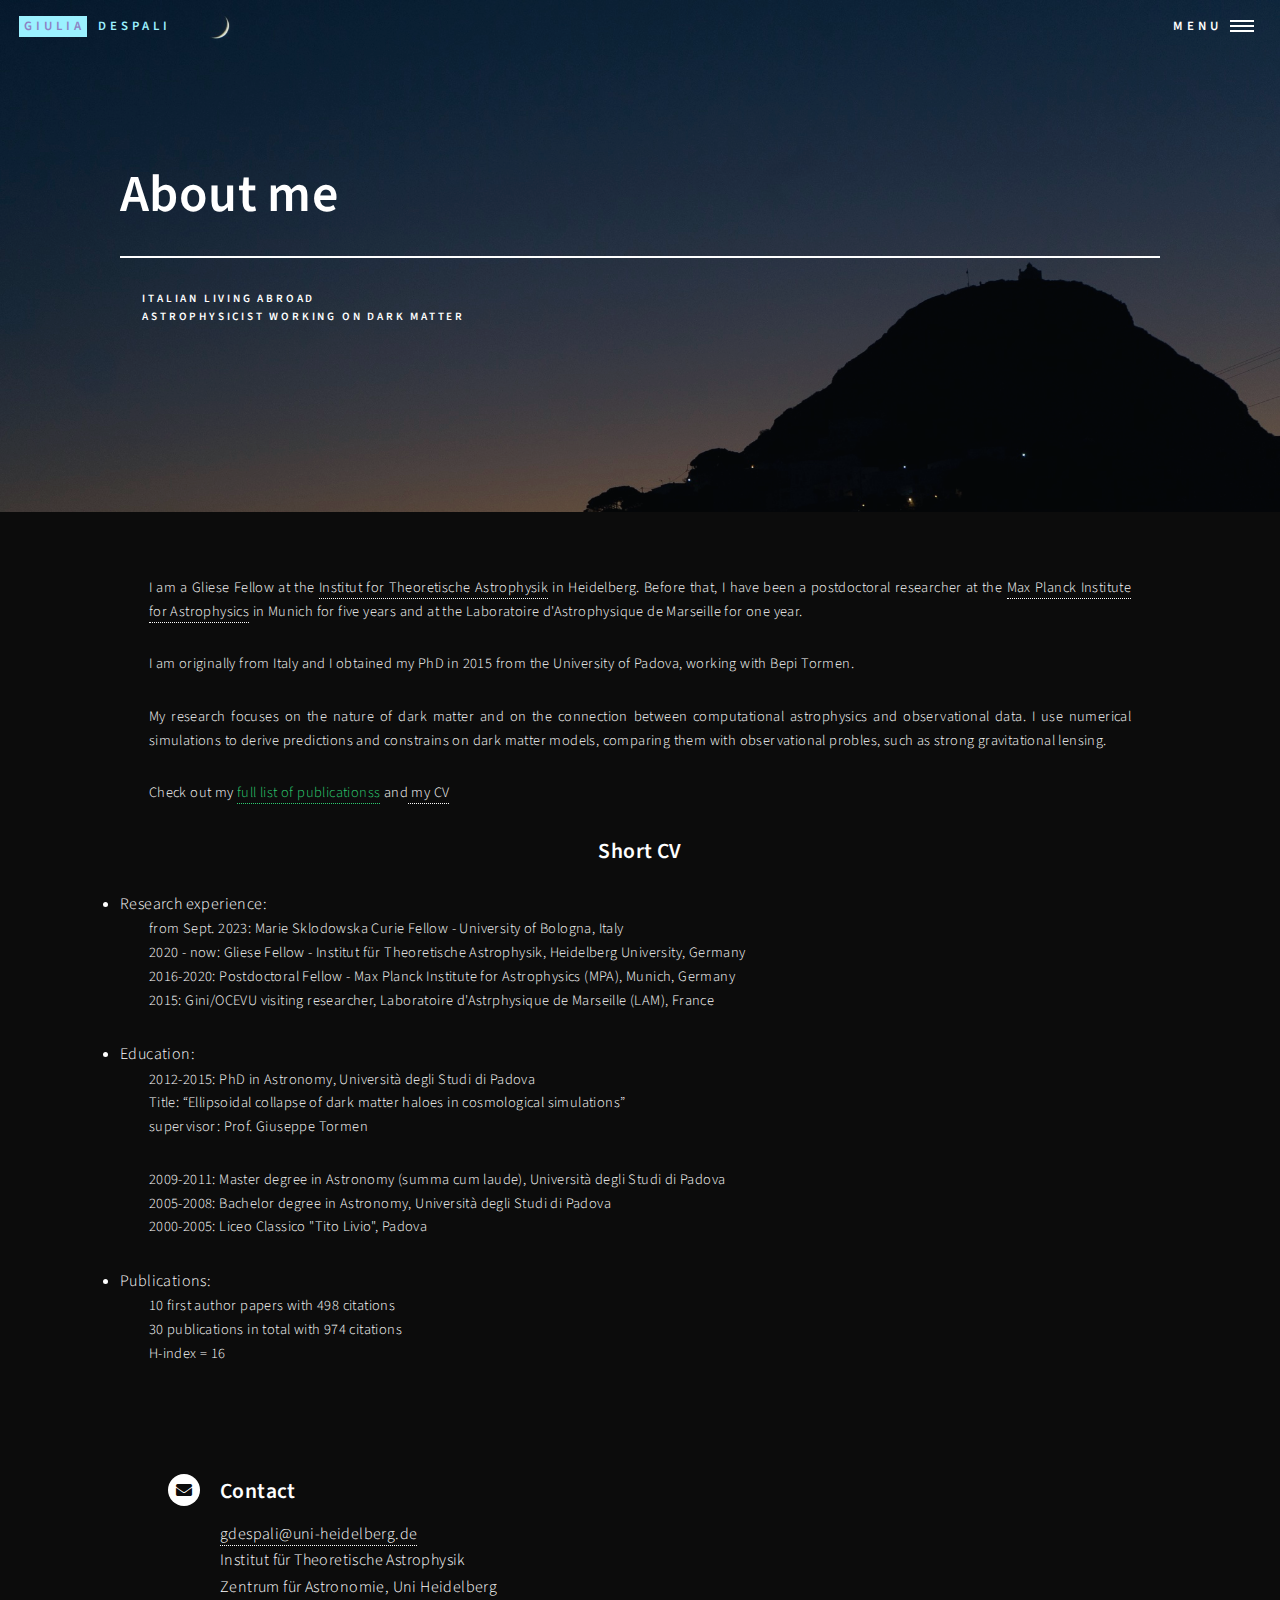
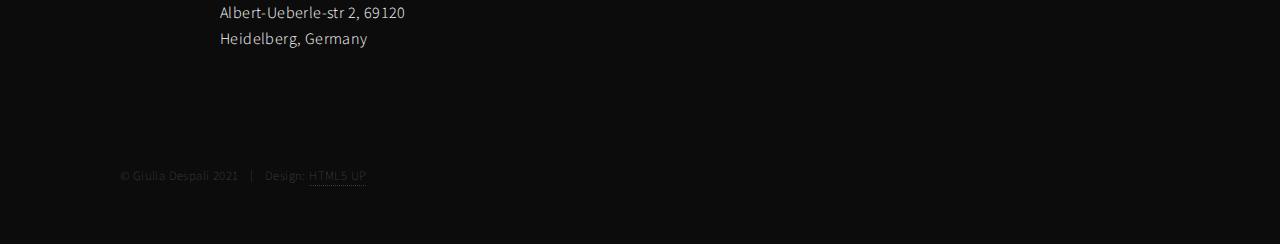
==== aboutme.html @ ecefdfab "initial commit" ====
<!DOCTYPE HTML>
<!--
	Forty by HTML5 UP
	html5up.net | @ajlkn
	Free for personal and commercial use under the CCA 3.0 license (html5up.net/license)
-->
<html>
	<head>
		<title>Giulia Despali - About me</title>
		<meta charset="utf-8" />
		<meta name="viewport" content="width=device-width, initial-scale=1, user-scalable=no" />
		<link rel="stylesheet" href="assets/css/main.css" />
		<noscript><link rel="stylesheet" href="assets/css/noscript.css" /></noscript>
	</head>
	<body class="is-preload">

		<!-- Wrapper -->
			<div id="wrapper">

				<!-- Header -->
				<!-- Note: The "styleN" class below should match that of the banner element. -->
					<header id="header" class="alt style2">
						<a href="index.html" class="logo"><strong>Giulia</strong> <span>Despali</span></a>
						<nav>
							<a href="#menu">Menu</a>
						</nav>
					</header>

				<!-- Menu -->
					<nav id="menu">
						<ul class="links">
							<li><a href="index.html">Home</a></li>
							<li><a href="aboutme.html">About me</a></li>
							<li><a href="highlight.html">Highlights</a></li>
							<li><a href="work.html">Research</a></li>
							<li><a href="teaching.html">Teaching</a></li>
							<li><a href="./photography/main_photo.html">Photography</a></li>
							</ul>

					</nav>

				<!-- Banner -->
				<!-- Note: The "styleN" class below should match that of the header element. -->
					<section id="banner" class="style2">
						<div class="inner">
							<span class="image">
								<img src="images/banner.jpg" alt="" />
							</span>
							<header class="major">
								<h1>About me</h1>
							</header>
							<div class="content">
								<p>Italian living abroad<br />
								Astrophysicist working on dark matter</p>
							</div>
						</div>
					</section>

				<!-- Main -->
					<div id="main">
						<!-- One -->
							<section id="one">
								<div class="inner">
	
									<p style="text-align: justify">I am a Gliese Fellow at the <a href="https://www.ita.uni-heidelberg.de/index.shtml?lang=en"style="color:white" target="_blank">Institut for Theoretische Astrophysik</a> in Heidelberg. 
									Before that, I have been a postdoctoral researcher at the <a href="https://www.mpa-garching.mpg.de/"style="color:white" target="_blank">Max Planck Institute for Astrophysics</a> in  
									Munich for five years and at the Laboratoire d'Astrophysique de Marseille for one year. </p>
									<p style="text-align: justify">  I am originally from Italy and I obtained my PhD in 2015 from the University of Padova, working with Bepi Tormen.</p>

									<p style="text-align: justify">My research focuses on the nature of dark matter and on the connection between computational astrophysics and observational data. I use numerical simulations to derive predictions 
									and constrains on dark matter models, comparing them with observational probles, such as strong gravitational lensing.</p>
							       <p> Check out my <a href="https://ui.adsabs.harvard.edu/search/filter_database_fq_database=OR&filter_database_fq_database=database%3A%22astronomy%22&fq=%7B!type%3Daqp%20v%3D%24fq_database%7D&fq_database=(database%3A%22astronomy%22)&p_=0&q=author%3A(%22despali%22)&sort=date%20desc%2C%20bibcode%20desc" style="color:#2ECC71"  target="_blank">full list of publicationss</a> and<a href="./files/cv_despali.pdf" target ="_blank"> my CV</a> </p>


									<h3 style = "text-align: center "> Short CV </h3>

									<li>Research experience:</li>
  									<p>from Sept. 2023:  Marie Sklodowska Curie Fellow - University of Bologna, Italy</br>
  									2020 - now:  Gliese Fellow - Institut für Theoretische Astrophysik, Heidelberg University, Germany</br>
									2016-2020:	Postdoctoral Fellow - Max Planck Institute for Astrophysics (MPA), Munich, Germany</br>
									2015:       Gini/OCEVU visiting researcher, Laboratoire d'Astrphysique de Marseille (LAM), France</p>

 									 <li>Education:</li>
									<p>2012-2015:   PhD in Astronomy, Università degli Studi di Padova</br>
 									Title: “Ellipsoidal collapse of dark matter haloes in cosmological simulations”</br>
    								supervisor: Prof. Giuseppe Tormen</p>
 									 
 									<p>2009-2011:	Master degree in Astronomy (summa cum laude), Università degli Studi di Padova</br>
									2005-2008:	Bachelor degree in Astronomy, Università degli Studi di Padova</br>
									2000-2005:	Liceo Classico "Tito Livio", Padova</p>

								   <li>Publications:</li>

  									<p> 10 first author papers with 498 citations</br>
								    30 publications in total with 974 citations</br>	
								    H-index = 16 </p> 	
								</div>
							</section>
					</div>

				<!-- Contact -->
					<section id="contact">
						<div class="inner">
							<section class="split">
								<section>
									<div class="contact-method">
										<span class="icon solid alt fa-envelope"></span>
										<h3>Contact</h3>
										<a href="#">gdespali@uni-heidelberg.de</a><br />

										<span>Institut für Theoretische Astrophysik <br /> 
										Zentrum für Astronomie, Uni Heidelberg<br />
										Albert-Ueberle-str 2, 69120<br />
										Heidelberg, Germany</span>
									</div>
								</section>
							</section>
						</div>
					</section>

				<!-- Footer -->
					<footer id="footer">
						<div class="inner">
							<!--
							<ul class="icons">
								<li><a href="#" class="icon brands alt fa-twitter"><span class="label">Twitter</span></a></li>
								<li><a href="#" class="icon brands alt fa-facebook-f"><span class="label">Facebook</span></a></li>
								<li><a href="#" class="icon brands alt fa-instagram"><span class="label">Instagram</span></a></li>
								<li><a href="#" class="icon brands alt fa-github"><span class="label">GitHub</span></a></li>
								<li><a href="#" class="icon brands alt fa-linkedin-in"><span class="label">LinkedIn</span></a></li>
							</ul> -->
							 <ul class="copyright">
								<li>&copy; Giulia Despali 2021</li><li>Design: <a href="https://html5up.net">HTML5 UP</a></li>
							</ul>
						</div>
					</footer>

			</div>

		<!-- Scripts -->
			<script src="assets/js/jquery.min.js"></script>
			<script src="assets/js/jquery.scrolly.min.js"></script>
			<script src="assets/js/jquery.scrollex.min.js"></script>
			<script src="assets/js/browser.min.js"></script>
			<script src="assets/js/breakpoints.min.js"></script>
			<script src="assets/js/util.js"></script>
			<script src="assets/js/main.js"></script>

	</body>
</html>
---- assets/css/main.css ----
@import url(fontawesome-all.min.css);
@import url("https://fonts.googleapis.com/css?family=Source+Sans+Pro:300,300italic,600,600italic");

/*
	Forty by HTML5 UP
	html5up.net | @ajlkn
	Free for personal and commercial use under the CCA 3.0 license (html5up.net/license)
*/

html, body, div, span, applet, object,
iframe, h1, h2, h3, h4, h5, h6, p, blockquote,
pre, a, abbr, acronym, address, big, cite,
code, del, dfn, em, img, ins, kbd, q, s, samp,
small, strike, strong, sub, sup, tt, var, b,
u, i, center, dl, dt, dd, ol, ul, li, fieldset,
form, label, legend, table, caption, tbody,
tfoot, thead, tr, th, td, article, aside,
canvas, details, embed, figure, figcaption,
footer, header, hgroup, menu, nav, output, ruby,
section, summary, time, mark, audio, video {
	margin: 0;
	padding: 0;
	border: 0;
	font-size: 100%;
	font: inherit;
	vertical-align: baseline;}

article, aside, details, figcaption, figure,
footer, header, hgroup, menu, nav, section {
	display: block;}

body {
	line-height: 1;
}

ol, ul {
	list-style: none;
}

blockquote, q {
	quotes: none;
}

	blockquote:before, blockquote:after, q:before, q:after {
		content: '';
		content: none;
	}

table {
	border-collapse: collapse;
	border-spacing: 0;
}

body {
	-webkit-text-size-adjust: none;
}

mark {
	background-color: transparent;
	color: inherit;
}

input::-moz-focus-inner {
	border: 0;
	padding: 0;
}

input, select, textarea {
	-moz-appearance: none;
	-webkit-appearance: none;
	-ms-appearance: none;
	appearance: none;
}

/* Basic */

	@-ms-viewport {
		width: device-width;
	}

	body {
		-ms-overflow-style: scrollbar;
	}

	@media screen and (max-width: 480px) {

		html, body {
			min-width: 320px;
		}

	}

	html {
		box-sizing: border-box;
	}

	*, *:before, *:after {
		box-sizing: inherit;
	}

	body {
		background: #0C0C0C;
	}

		body.is-preload *, body.is-preload *:before, body.is-preload *:after {
			-moz-animation: none !important;
			-webkit-animation: none !important;
			-ms-animation: none !important;
			animation: none !important;
			-moz-transition: none !important;
			-webkit-transition: none !important;
			-ms-transition: none !important;
			transition: none !important;
		}

/* Type */

	body, input, select, textarea {
		color: #ffffff;
		font-family: "Source Sans Pro", Helvetica, sans-serif;
		font-size: 16pt;
		font-weight: 300;
		letter-spacing: 0.025em;
		line-height: 1.65;
	}

		@media screen and (max-width: 1680px) {

			body, input, select, textarea {
				font-size: 14pt;
			}

		}

		@media screen and (max-width: 1280px) {

			body, input, select, textarea {
				font-size: 12pt;
			}

		}

		@media screen and (max-width: 360px) {

			body, input, select, textarea {
				font-size: 11pt;
			}

		}

	a {
		-moz-transition: color 0.2s ease-in-out, border-bottom-color 0.2s ease-in-out;
		-webkit-transition: color 0.2s ease-in-out, border-bottom-color 0.2s ease-in-out;
		-ms-transition: color 0.2s ease-in-out, border-bottom-color 0.2s ease-in-out;
		transition: color 0.2s ease-in-out, border-bottom-color 0.2s ease-in-out;
		border-bottom: dotted 1px;
		color: inherit;
		text-decoration: none;
	}

		a:hover {
			border-bottom-color: transparent;
			color: #9bf1ff !important;
		}

		a:active {
			color: #53e3fb !important;
		}

	strong, b {
		color: #ffffff;
		font-weight: 600;
	}

	em, i {
		font-style: italic;
	}

	p {
		margin: 0 2em 2em 2em;
		font-size: 0.9em;
	}

	h1, h2, h3, h4, h5, h6 {
		color: #ffffff;
		font-weight: 600;
		line-height: 1.65;
		margin: 0 0 1em 0;
	}

		h1 a, h2 a, h3 a, h4 a, h5 a, h6 a {
			color: inherit;
			border-bottom: 0;
		}

	h1 {
		font-size: 2.5em;
	}

	h2 {
		font-size: 1.75em;
	}

	h3 {
		font-size: 1.35em;
	}

	h4 {
		font-size: 1.1em;
	}

	h5 {
		font-size: 0.9em;
	}

	h6 {
		font-size: 0.7em;
	}

	@media screen and (max-width: 736px) {

		h1 {
			font-size: 2em;
		}

		h2 {
			font-size: 1.5em;
		}

		h3 {
			font-size: 1.25em;
		}

	}

	sub {
		font-size: 0.8em;
		position: relative;
		top: 0.5em;
	}

	sup {
		font-size: 0.8em;
		position: relative;
		top: -0.5em;
	}

	blockquote {
		border-left: solid 4px #0C0C0C;
		font-style: italic;
		margin: 0 0 2em 0;
		padding: 0.5em 0 0.5em 2em;
	}

	code {
		background: #0C0C0C  ;
		font-family: "Courier New", monospace;
		font-size: 0.9em;
		margin: 0 0.25em;
		padding: 0.25em 0.65em;
	}

	pre {
		-webkit-overflow-scrolling: touch;
		font-family: "Courier New", monospace;
		font-size: 0.9em;
		margin: 0 0 2em 0;
	}

		pre code {
			display: block;
			line-height: 1.75;
			padding: 1em 1.5em;
			overflow-x: auto;
		}

	hr {
		border: 0;
		border-bottom: solid 1px #0C0C0C;
		margin: 2em 0;
	}

		hr.major {
			margin: 3em 0;
		}

	.align-left {
		text-align: left;
	}

	.align-center {
		text-align: center;
	}

	.align-right {
		text-align: right;
	}

/* Row */

	.row {
		display: flex;
		flex-wrap: wrap;
		box-sizing: border-box;
		align-items: stretch;
	}

		.row > * {
			box-sizing: border-box;
		}

		.row.gtr-uniform > * > :last-child {
			margin-bottom: 0;
		}

		.row.aln-left {
			justify-content: flex-start;
		}

		.row.aln-center {
			justify-content: center;
		}

		.row.aln-right {
			justify-content: flex-end;
		}

		.row.aln-top {
			align-items: flex-start;
		}

		.row.aln-middle {
			align-items: center;
		}

		.row.aln-bottom {
			align-items: flex-end;
		}

		.row > .imp {
			order: -1;
		}

		.row > .col-1 {
			width: 8.33333%;
		}

		.row > .off-1 {
			margin-left: 8.33333%;
		}

		.row > .col-2 {
			width: 16.66667%;
		}

		.row > .off-2 {
			margin-left: 16.66667%;
		}

		.row > .col-3 {
			width: 25%;
		}

		.row > .off-3 {
			margin-left: 25%;
		}

		.row > .col-4 {
			width: 33.33333%;
		}

		.row > .off-4 {
			margin-left: 33.33333%;
		}

		.row > .col-5 {
			width: 41.66667%;
		}

		.row > .off-5 {
			margin-left: 41.66667%;
		}

		.row > .col-6 {
			width: 50%;
		}

		.row > .off-6 {
			margin-left: 50%;
		}

		.row > .col-7 {
			width: 58.33333%;
		}

		.row > .off-7 {
			margin-left: 58.33333%;
		}

		.row > .col-8 {
			width: 66.66667%;
		}

		.row > .off-8 {
			margin-left: 66.66667%;
		}

		.row > .col-9 {
			width: 75%;
		}

		.row > .off-9 {
			margin-left: 75%;
		}

		.row > .col-10 {
			width: 83.33333%;
		}

		.row > .off-10 {
			margin-left: 83.33333%;
		}

		.row > .col-11 {
			width: 91.66667%;
		}

		.row > .off-11 {
			margin-left: 91.66667%;
		}

		.row > .col-12 {
			width: 100%;
		}

		.row > .off-12 {
			margin-left: 100%;
		}

		.row.gtr-0 {
			margin-top: 0;
			margin-left: 0em;
		}

			.row.gtr-0 > * {
				padding: 0 0 0 0em;
			}

			.row.gtr-0.gtr-uniform {
				margin-top: 0em;
			}

				.row.gtr-0.gtr-uniform > * {
					padding-top: 0em;
				}

		.row.gtr-25 {
			margin-top: 0;
			margin-left: -0.5em;
		}

			.row.gtr-25 > * {
				padding: 0 0 0 0.5em;
			}

			.row.gtr-25.gtr-uniform {
				margin-top: -0.5em;
			}

				.row.gtr-25.gtr-uniform > * {
					padding-top: 0.5em;
				}

		.row.gtr-50 {
			margin-top: 0;
			margin-left: -1em;
		}

			.row.gtr-50 > * {
				padding: 0 0 0 1em;
			}

			.row.gtr-50.gtr-uniform {
				margin-top: -1em;
			}

				.row.gtr-50.gtr-uniform > * {
					padding-top: 1em;
				}

		.row {
			margin-top: 0;
			margin-left: -2em;
		}

			.row > * {
				padding: 0 0 0 2em;
			}

			.row.gtr-uniform {
				margin-top: -2em;
			}

				.row.gtr-uniform > * {
					padding-top: 2em;
				}

		.row.gtr-150 {
			margin-top: 0;
			margin-left: -3em;
		}

			.row.gtr-150 > * {
				padding: 0 0 0 3em;
			}

			.row.gtr-150.gtr-uniform {
				margin-top: -3em;
			}

				.row.gtr-150.gtr-uniform > * {
					padding-top: 3em;
				}

		.row.gtr-200 {
			margin-top: 0;
			margin-left: -4em;
		}

			.row.gtr-200 > * {
				padding: 0 0 0 4em;
			}

			.row.gtr-200.gtr-uniform {
				margin-top: -4em;
			}

				.row.gtr-200.gtr-uniform > * {
					padding-top: 4em;
				}

		@media screen and (max-width: 1680px) {

			.row {
				display: flex;
				flex-wrap: wrap;
				box-sizing: border-box;
				align-items: stretch;
			}

				.row > * {
					box-sizing: border-box;
				}

				.row.gtr-uniform > * > :last-child {
					margin-bottom: 0;
				}

				.row.aln-left {
					justify-content: flex-start;
				}

				.row.aln-center {
					justify-content: center;
				}

				.row.aln-right {
					justify-content: flex-end;
				}

				.row.aln-top {
					align-items: flex-start;
				}

				.row.aln-middle {
					align-items: center;
				}

				.row.aln-bottom {
					align-items: flex-end;
				}

				.row > .imp-xlarge {
					order: -1;
				}

				.row > .col-1-xlarge {
					width: 8.33333%;
				}

				.row > .off-1-xlarge {
					margin-left: 8.33333%;
				}

				.row > .col-2-xlarge {
					width: 16.66667%;
				}

				.row > .off-2-xlarge {
					margin-left: 16.66667%;
				}

				.row > .col-3-xlarge {
					width: 25%;
				}

				.row > .off-3-xlarge {
					margin-left: 25%;
				}

				.row > .col-4-xlarge {
					width: 33.33333%;
				}

				.row > .off-4-xlarge {
					margin-left: 33.33333%;
				}

				.row > .col-5-xlarge {
					width: 41.66667%;
				}

				.row > .off-5-xlarge {
					margin-left: 41.66667%;
				}

				.row > .col-6-xlarge {
					width: 50%;
				}

				.row > .off-6-xlarge {
					margin-left: 50%;
				}

				.row > .col-7-xlarge {
					width: 58.33333%;
				}

				.row > .off-7-xlarge {
					margin-left: 58.33333%;
				}

				.row > .col-8-xlarge {
					width: 66.66667%;
				}

				.row > .off-8-xlarge {
					margin-left: 66.66667%;
				}

				.row > .col-9-xlarge {
					width: 75%;
				}

				.row > .off-9-xlarge {
					margin-left: 75%;
				}

				.row > .col-10-xlarge {
					width: 83.33333%;
				}

				.row > .off-10-xlarge {
					margin-left: 83.33333%;
				}

				.row > .col-11-xlarge {
					width: 91.66667%;
				}

				.row > .off-11-xlarge {
					margin-left: 91.66667%;
				}

				.row > .col-12-xlarge {
					width: 100%;
				}

				.row > .off-12-xlarge {
					margin-left: 100%;
				}

				.row.gtr-0 {
					margin-top: 0;
					margin-left: 0em;
				}

					.row.gtr-0 > * {
						padding: 0 0 0 0em;
					}

					.row.gtr-0.gtr-uniform {
						margin-top: 0em;
					}

						.row.gtr-0.gtr-uniform > * {
							padding-top: 0em;
						}

				.row.gtr-25 {
					margin-top: 0;
					margin-left: -0.5em;
				}

					.row.gtr-25 > * {
						padding: 0 0 0 0.5em;
					}

					.row.gtr-25.gtr-uniform {
						margin-top: -0.5em;
					}

						.row.gtr-25.gtr-uniform > * {
							padding-top: 0.5em;
						}

				.row.gtr-50 {
					margin-top: 0;
					margin-left: -1em;
				}

					.row.gtr-50 > * {
						padding: 0 0 0 1em;
					}

					.row.gtr-50.gtr-uniform {
						margin-top: -1em;
					}

						.row.gtr-50.gtr-uniform > * {
							padding-top: 1em;
						}

				.row {
					margin-top: 0;
					margin-left: -2em;
				}

					.row > * {
						padding: 0 0 0 2em;
					}

					.row.gtr-uniform {
						margin-top: -2em;
					}

						.row.gtr-uniform > * {
							padding-top: 2em;
						}

				.row.gtr-150 {
					margin-top: 0;
					margin-left: -3em;
				}

					.row.gtr-150 > * {
						padding: 0 0 0 3em;
					}

					.row.gtr-150.gtr-uniform {
						margin-top: -3em;
					}

						.row.gtr-150.gtr-uniform > * {
							padding-top: 3em;
						}

				.row.gtr-200 {
					margin-top: 0;
					margin-left: -4em;
				}

					.row.gtr-200 > * {
						padding: 0 0 0 4em;
					}

					.row.gtr-200.gtr-uniform {
						margin-top: -4em;
					}

						.row.gtr-200.gtr-uniform > * {
							padding-top: 4em;
						}

		}

		@media screen and (max-width: 1280px) {

			.row {
				display: flex;
				flex-wrap: wrap;
				box-sizing: border-box;
				align-items: stretch;
			}

				.row > * {
					box-sizing: border-box;
				}

				.row.gtr-uniform > * > :last-child {
					margin-bottom: 0;
				}

				.row.aln-left {
					justify-content: flex-start;
				}

				.row.aln-center {
					justify-content: center;
				}

				.row.aln-right {
					justify-content: flex-end;
				}

				.row.aln-top {
					align-items: flex-start;
				}

				.row.aln-middle {
					align-items: center;
				}

				.row.aln-bottom {
					align-items: flex-end;
				}

				.row > .imp-large {
					order: -1;
				}

				.row > .col-1-large {
					width: 8.33333%;
				}

				.row > .off-1-large {
					margin-left: 8.33333%;
				}

				.row > .col-2-large {
					width: 16.66667%;
				}

				.row > .off-2-large {
					margin-left: 16.66667%;
				}

				.row > .col-3-large {
					width: 25%;
				}

				.row > .off-3-large {
					margin-left: 25%;
				}

				.row > .col-4-large {
					width: 33.33333%;
				}

				.row > .off-4-large {
					margin-left: 33.33333%;
				}

				.row > .col-5-large {
					width: 41.66667%;
				}

				.row > .off-5-large {
					margin-left: 41.66667%;
				}

				.row > .col-6-large {
					width: 50%;
				}

				.row > .off-6-large {
					margin-left: 50%;
				}

				.row > .col-7-large {
					width: 58.33333%;
				}

				.row > .off-7-large {
					margin-left: 58.33333%;
				}

				.row > .col-8-large {
					width: 66.66667%;
				}

				.row > .off-8-large {
					margin-left: 66.66667%;
				}

				.row > .col-9-large {
					width: 75%;
				}

				.row > .off-9-large {
					margin-left: 75%;
				}

				.row > .col-10-large {
					width: 83.33333%;
				}

				.row > .off-10-large {
					margin-left: 83.33333%;
				}

				.row > .col-11-large {
					width: 91.66667%;
				}

				.row > .off-11-large {
					margin-left: 91.66667%;
				}

				.row > .col-12-large {
					width: 100%;
				}

				.row > .off-12-large {
					margin-left: 100%;
				}

				.row.gtr-0 {
					margin-top: 0;
					margin-left: 0em;
				}

					.row.gtr-0 > * {
						padding: 0 0 0 0em;
					}

					.row.gtr-0.gtr-uniform {
						margin-top: 0em;
					}

						.row.gtr-0.gtr-uniform > * {
							padding-top: 0em;
						}

				.row.gtr-25 {
					margin-top: 0;
					margin-left: -0.375em;
				}

					.row.gtr-25 > * {
						padding: 0 0 0 0.375em;
					}

					.row.gtr-25.gtr-uniform {
						margin-top: -0.375em;
					}

						.row.gtr-25.gtr-uniform > * {
							padding-top: 0.375em;
						}

				.row.gtr-50 {
					margin-top: 0;
					margin-left: -0.75em;
				}

					.row.gtr-50 > * {
						padding: 0 0 0 0.75em;
					}

					.row.gtr-50.gtr-uniform {
						margin-top: -0.75em;
					}

						.row.gtr-50.gtr-uniform > * {
							padding-top: 0.75em;
						}

				.row {
					margin-top: 0;
					margin-left: -1.5em;
				}

					.row > * {
						padding: 0 0 0 1.5em;
					}

					.row.gtr-uniform {
						margin-top: -1.5em;
					}

						.row.gtr-uniform > * {
							padding-top: 1.5em;
						}

				.row.gtr-150 {
					margin-top: 0;
					margin-left: -2.25em;
				}

					.row.gtr-150 > * {
						padding: 0 0 0 2.25em;
					}

					.row.gtr-150.gtr-uniform {
						margin-top: -2.25em;
					}

						.row.gtr-150.gtr-uniform > * {
							padding-top: 2.25em;
						}

				.row.gtr-200 {
					margin-top: 0;
					margin-left: -3em;
				}

					.row.gtr-200 > * {
						padding: 0 0 0 3em;
					}

					.row.gtr-200.gtr-uniform {
						margin-top: -3em;
					}

						.row.gtr-200.gtr-uniform > * {
							padding-top: 3em;
						}

		}

		@media screen and (max-width: 980px) {

			.row {
				display: flex;
				flex-wrap: wrap;
				box-sizing: border-box;
				align-items: stretch;
			}

				.row > * {
					box-sizing: border-box;
				}

				.row.gtr-uniform > * > :last-child {
					margin-bottom: 0;
				}

				.row.aln-left {
					justify-content: flex-start;
				}

				.row.aln-center {
					justify-content: center;
				}

				.row.aln-right {
					justify-content: flex-end;
				}

				.row.aln-top {
					align-items: flex-start;
				}

				.row.aln-middle {
					align-items: center;
				}

				.row.aln-bottom {
					align-items: flex-end;
				}

				.row > .imp-medium {
					order: -1;
				}

				.row > .col-1-medium {
					width: 8.33333%;
				}

				.row > .off-1-medium {
					margin-left: 8.33333%;
				}

				.row > .col-2-medium {
					width: 16.66667%;
				}

				.row > .off-2-medium {
					margin-left: 16.66667%;
				}

				.row > .col-3-medium {
					width: 25%;
				}

				.row > .off-3-medium {
					margin-left: 25%;
				}

				.row > .col-4-medium {
					width: 33.33333%;
				}

				.row > .off-4-medium {
					margin-left: 33.33333%;
				}

				.row > .col-5-medium {
					width: 41.66667%;
				}

				.row > .off-5-medium {
					margin-left: 41.66667%;
				}

				.row > .col-6-medium {
					width: 50%;
				}

				.row > .off-6-medium {
					margin-left: 50%;
				}

				.row > .col-7-medium {
					width: 58.33333%;
				}

				.row > .off-7-medium {
					margin-left: 58.33333%;
				}

				.row > .col-8-medium {
					width: 66.66667%;
				}

				.row > .off-8-medium {
					margin-left: 66.66667%;
				}

				.row > .col-9-medium {
					width: 75%;
				}

				.row > .off-9-medium {
					margin-left: 75%;
				}

				.row > .col-10-medium {
					width: 83.33333%;
				}

				.row > .off-10-medium {
					margin-left: 83.33333%;
				}

				.row > .col-11-medium {
					width: 91.66667%;
				}

				.row > .off-11-medium {
					margin-left: 91.66667%;
				}

				.row > .col-12-medium {
					width: 100%;
				}

				.row > .off-12-medium {
					margin-left: 100%;
				}

				.row.gtr-0 {
					margin-top: 0;
					margin-left: 0em;
				}

					.row.gtr-0 > * {
						padding: 0 0 0 0em;
					}

					.row.gtr-0.gtr-uniform {
						margin-top: 0em;
					}

						.row.gtr-0.gtr-uniform > * {
							padding-top: 0em;
						}

				.row.gtr-25 {
					margin-top: 0;
					margin-left: -0.375em;
				}

					.row.gtr-25 > * {
						padding: 0 0 0 0.375em;
					}

					.row.gtr-25.gtr-uniform {
						margin-top: -0.375em;
					}

						.row.gtr-25.gtr-uniform > * {
							padding-top: 0.375em;
						}

				.row.gtr-50 {
					margin-top: 0;
					margin-left: -0.75em;
				}

					.row.gtr-50 > * {
						padding: 0 0 0 0.75em;
					}

					.row.gtr-50.gtr-uniform {
						margin-top: -0.75em;
					}

						.row.gtr-50.gtr-uniform > * {
							padding-top: 0.75em;
						}

				.row {
					margin-top: 0;
					margin-left: -1.5em;
				}

					.row > * {
						padding: 0 0 0 1.5em;
					}

					.row.gtr-uniform {
						margin-top: -1.5em;
					}

						.row.gtr-uniform > * {
							padding-top: 1.5em;
						}

				.row.gtr-150 {
					margin-top: 0;
					margin-left: -2.25em;
				}

					.row.gtr-150 > * {
						padding: 0 0 0 2.25em;
					}

					.row.gtr-150.gtr-uniform {
						margin-top: -2.25em;
					}

						.row.gtr-150.gtr-uniform > * {
							padding-top: 2.25em;
						}

				.row.gtr-200 {
					margin-top: 0;
					margin-left: -3em;
				}

					.row.gtr-200 > * {
						padding: 0 0 0 3em;
					}

					.row.gtr-200.gtr-uniform {
						margin-top: -3em;
					}

						.row.gtr-200.gtr-uniform > * {
							padding-top: 3em;
						}

		}

		@media screen and (max-width: 736px) {

			.row {
				display: flex;
				flex-wrap: wrap;
				box-sizing: border-box;
				align-items: stretch;
			}

				.row > * {
					box-sizing: border-box;
				}

				.row.gtr-uniform > * > :last-child {
					margin-bottom: 0;
				}

				.row.aln-left {
					justify-content: flex-start;
				}

				.row.aln-center {
					justify-content: center;
				}

				.row.aln-right {
					justify-content: flex-end;
				}

				.row.aln-top {
					align-items: flex-start;
				}

				.row.aln-middle {
					align-items: center;
				}

				.row.aln-bottom {
					align-items: flex-end;
				}

				.row > .imp-small {
					order: -1;
				}

				.row > .col-1-small {
					width: 8.33333%;
				}

				.row > .off-1-small {
					margin-left: 8.33333%;
				}

				.row > .col-2-small {
					width: 16.66667%;
				}

				.row > .off-2-small {
					margin-left: 16.66667%;
				}

				.row > .col-3-small {
					width: 25%;
				}

				.row > .off-3-small {
					margin-left: 25%;
				}

				.row > .col-4-small {
					width: 33.33333%;
				}

				.row > .off-4-small {
					margin-left: 33.33333%;
				}

				.row > .col-5-small {
					width: 41.66667%;
				}

				.row > .off-5-small {
					margin-left: 41.66667%;
				}

				.row > .col-6-small {
					width: 50%;
				}

				.row > .off-6-small {
					margin-left: 50%;
				}

				.row > .col-7-small {
					width: 58.33333%;
				}

				.row > .off-7-small {
					margin-left: 58.33333%;
				}

				.row > .col-8-small {
					width: 66.66667%;
				}

				.row > .off-8-small {
					margin-left: 66.66667%;
				}

				.row > .col-9-small {
					width: 75%;
				}

				.row > .off-9-small {
					margin-left: 75%;
				}

				.row > .col-10-small {
					width: 83.33333%;
				}

				.row > .off-10-small {
					margin-left: 83.33333%;
				}

				.row > .col-11-small {
					width: 91.66667%;
				}

				.row > .off-11-small {
					margin-left: 91.66667%;
				}

				.row > .col-12-small {
					width: 100%;
				}

				.row > .off-12-small {
					margin-left: 100%;
				}

				.row.gtr-0 {
					margin-top: 0;
					margin-left: 0em;
				}

					.row.gtr-0 > * {
						padding: 0 0 0 0em;
					}

					.row.gtr-0.gtr-uniform {
						margin-top: 0em;
					}

						.row.gtr-0.gtr-uniform > * {
							padding-top: 0em;
						}

				.row.gtr-25 {
					margin-top: 0;
					margin-left: -0.3125em;
				}

					.row.gtr-25 > * {
						padding: 0 0 0 0.3125em;
					}

					.row.gtr-25.gtr-uniform {
						margin-top: -0.3125em;
					}

						.row.gtr-25.gtr-uniform > * {
							padding-top: 0.3125em;
						}

				.row.gtr-50 {
					margin-top: 0;
					margin-left: -0.625em;
				}

					.row.gtr-50 > * {
						padding: 0 0 0 0.625em;
					}

					.row.gtr-50.gtr-uniform {
						margin-top: -0.625em;
					}

						.row.gtr-50.gtr-uniform > * {
							padding-top: 0.625em;
						}

				.row {
					margin-top: 0;
					margin-left: -1.25em;
				}

					.row > * {
						padding: 0 0 0 1.25em;
					}

					.row.gtr-uniform {
						margin-top: -1.25em;
					}

						.row.gtr-uniform > * {
							padding-top: 1.25em;
						}

				.row.gtr-150 {
					margin-top: 0;
					margin-left: -1.875em;
				}

					.row.gtr-150 > * {
						padding: 0 0 0 1.875em;
					}

					.row.gtr-150.gtr-uniform {
						margin-top: -1.875em;
					}

						.row.gtr-150.gtr-uniform > * {
							padding-top: 1.875em;
						}

				.row.gtr-200 {
					margin-top: 0;
					margin-left: -2.5em;
				}

					.row.gtr-200 > * {
						padding: 0 0 0 2.5em;
					}

					.row.gtr-200.gtr-uniform {
						margin-top: -2.5em;
					}

						.row.gtr-200.gtr-uniform > * {
							padding-top: 2.5em;
						}

		}

		@media screen and (max-width: 480px) {

			.row {
				display: flex;
				flex-wrap: wrap;
				box-sizing: border-box;
				align-items: stretch;
			}

				.row > * {
					box-sizing: border-box;
				}

				.row.gtr-uniform > * > :last-child {
					margin-bottom: 0;
				}

				.row.aln-left {
					justify-content: flex-start;
				}

				.row.aln-center {
					justify-content: center;
				}

				.row.aln-right {
					justify-content: flex-end;
				}

				.row.aln-top {
					align-items: flex-start;
				}

				.row.aln-middle {
					align-items: center;
				}

				.row.aln-bottom {
					align-items: flex-end;
				}

				.row > .imp-xsmall {
					order: -1;
				}

				.row > .col-1-xsmall {
					width: 8.33333%;
				}

				.row > .off-1-xsmall {
					margin-left: 8.33333%;
				}

				.row > .col-2-xsmall {
					width: 16.66667%;
				}

				.row > .off-2-xsmall {
					margin-left: 16.66667%;
				}

				.row > .col-3-xsmall {
					width: 25%;
				}

				.row > .off-3-xsmall {
					margin-left: 25%;
				}

				.row > .col-4-xsmall {
					width: 33.33333%;
				}

				.row > .off-4-xsmall {
					margin-left: 33.33333%;
				}

				.row > .col-5-xsmall {
					width: 41.66667%;
				}

				.row > .off-5-xsmall {
					margin-left: 41.66667%;
				}

				.row > .col-6-xsmall {
					width: 50%;
				}

				.row > .off-6-xsmall {
					margin-left: 50%;
				}

				.row > .col-7-xsmall {
					width: 58.33333%;
				}

				.row > .off-7-xsmall {
					margin-left: 58.33333%;
				}

				.row > .col-8-xsmall {
					width: 66.66667%;
				}

				.row > .off-8-xsmall {
					margin-left: 66.66667%;
				}

				.row > .col-9-xsmall {
					width: 75%;
				}

				.row > .off-9-xsmall {
					margin-left: 75%;
				}

				.row > .col-10-xsmall {
					width: 83.33333%;
				}

				.row > .off-10-xsmall {
					margin-left: 83.33333%;
				}

				.row > .col-11-xsmall {
					width: 91.66667%;
				}

				.row > .off-11-xsmall {
					margin-left: 91.66667%;
				}

				.row > .col-12-xsmall {
					width: 100%;
				}

				.row > .off-12-xsmall {
					margin-left: 100%;
				}

				.row.gtr-0 {
					margin-top: 0;
					margin-left: 0em;
				}

					.row.gtr-0 > * {
						padding: 0 0 0 0em;
					}

					.row.gtr-0.gtr-uniform {
						margin-top: 0em;
					}

						.row.gtr-0.gtr-uniform > * {
							padding-top: 0em;
						}

				.row.gtr-25 {
					margin-top: 0;
					margin-left: -0.3125em;
				}

					.row.gtr-25 > * {
						padding: 0 0 0 0.3125em;
					}

					.row.gtr-25.gtr-uniform {
						margin-top: -0.3125em;
					}

						.row.gtr-25.gtr-uniform > * {
							padding-top: 0.3125em;
						}

				.row.gtr-50 {
					margin-top: 0;
					margin-left: -0.625em;
				}

					.row.gtr-50 > * {
						padding: 0 0 0 0.625em;
					}

					.row.gtr-50.gtr-uniform {
						margin-top: -0.625em;
					}

						.row.gtr-50.gtr-uniform > * {
							padding-top: 0.625em;
						}

				.row {
					margin-top: 0;
					margin-left: -1.25em;
				}

					.row > * {
						padding: 0 0 0 1.25em;
					}

					.row.gtr-uniform {
						margin-top: -1.25em;
					}

						.row.gtr-uniform > * {
							padding-top: 1.25em;
						}

				.row.gtr-150 {
					margin-top: 0;
					margin-left: -1.875em;
				}

					.row.gtr-150 > * {
						padding: 0 0 0 1.875em;
					}

					.row.gtr-150.gtr-uniform {
						margin-top: -1.875em;
					}

						.row.gtr-150.gtr-uniform > * {
							padding-top: 1.875em;
						}

				.row.gtr-200 {
					margin-top: 0;
					margin-left: -2.5em;
				}

					.row.gtr-200 > * {
						padding: 0 0 0 2.5em;
					}

					.row.gtr-200.gtr-uniform {
						margin-top: -2.5em;
					}

						.row.gtr-200.gtr-uniform > * {
							padding-top: 2.5em;
						}

		}

/* Section/Article */

	section.special, article.special {
		text-align: center;
	}

	header.major {
		width: -moz-max-content;
		width: -webkit-max-content;
		width: -ms-max-content;
		width: max-content;
		margin-bottom: 2em;
	}

		header.major > :first-child {
			margin-bottom: 0;
			width: calc(100% + 0.5em);
		}

			header.major > :first-child:after {
				content: '';
				background-color: #ffffff;
				display: block;
				height: 2px;
				margin: 0.325em 0 0.5em 0;
				width: 100%;
			}

		header.major > p {
			font-size: 0.7em;
			font-weight: 600;
			letter-spacing: 0.25em;
			margin-bottom: 0;
			text-transform: uppercase;
		}

		body.is-ie header.major > :first-child:after {
			max-width: 9em;
		}

		body.is-ie header.major > h1:after {
			max-width: 100% !important;
		}

	@media screen and (max-width: 736px) {

		header.major > p br {
			display: none;
		}

	}

/* Form */

	form {
		margin: 0 0 2em 0;
	}

		form > :last-child {
			margin-bottom: 0;
		}

		form > .fields {
			display: -moz-flex;
			display: -webkit-flex;
			display: -ms-flex;
			display: flex;
			-moz-flex-wrap: wrap;
			-webkit-flex-wrap: wrap;
			-ms-flex-wrap: wrap;
			flex-wrap: wrap;
			width: calc(100% + 3em);
			margin: -1.5em 0 2em -1.5em;
		}

			form > .fields > .field {
				-moz-flex-grow: 0;
				-webkit-flex-grow: 0;
				-ms-flex-grow: 0;
				flex-grow: 0;
				-moz-flex-shrink: 0;
				-webkit-flex-shrink: 0;
				-ms-flex-shrink: 0;
				flex-shrink: 0;
				padding: 1.5em 0 0 1.5em;
				width: calc(100% - 1.5em);
			}

				form > .fields > .field.half {
					width: calc(50% - 0.75em);
				}

				form > .fields > .field.third {
					width: calc(100%/3 - 0.5em);
				}

				form > .fields > .field.quarter {
					width: calc(25% - 0.375em);
				}

		@media screen and (max-width: 480px) {

			form > .fields {
				width: calc(100% + 3em);
				margin: -1.5em 0 2em -1.5em;
			}

				form > .fields > .field {
					padding: 1.5em 0 0 1.5em;
					width: calc(100% - 1.5em);
				}

					form > .fields > .field.half {
						width: calc(100% - 1.5em);
					}

					form > .fields > .field.third {
						width: calc(100% - 1.5em);
					}

					form > .fields > .field.quarter {
						width: calc(100% - 1.5em);
					}

		}

	label {
		color: #ffffff;
		display: block;
		font-size: 0.8em;
		font-weight: 600;
		letter-spacing: 0.25em;
		margin: 0 0 1em 0;
		text-transform: uppercase;
	}

	input[type="text"],
	input[type="password"],
	input[type="email"],
	input[type="tel"],
	input[type="search"],
	input[type="url"],
	select,
	textarea {
		-moz-appearance: none;
		-webkit-appearance: none;
		-ms-appearance: none;
		appearance: none;
		background: rgba(212, 212, 255, 0.035);
		border: none;
		border-radius: 0;
		color: inherit;
		display: block;
		outline: 0;
		padding: 0 1em;
		text-decoration: none;
		width: 100%;
	}

		input[type="text"]:invalid,
		input[type="password"]:invalid,
		input[type="email"]:invalid,
		input[type="tel"]:invalid,
		input[type="search"]:invalid,
		input[type="url"]:invalid,
		select:invalid,
		textarea:invalid {
			box-shadow: none;
		}

		input[type="text"]:focus,
		input[type="password"]:focus,
		input[type="email"]:focus,
		input[type="tel"]:focus,
		input[type="search"]:focus,
		input[type="url"]:focus,
		select:focus,
		textarea:focus {
			border-color: #9bf1ff;
			box-shadow: 0 0 0 2px #9bf1ff;
		}

	select {
		background-image: url("data:image/svg+xml;charset=utf8,%3Csvg xmlns='http://www.w3.org/2000/svg' width='40' height='40' preserveAspectRatio='none' viewBox='0 0 40 40'%3E%3Cpath d='M9.4,12.3l10.4,10.4l10.4-10.4c0.2-0.2,0.5-0.4,0.9-0.4c0.3,0,0.6,0.1,0.9,0.4l3.3,3.3c0.2,0.2,0.4,0.5,0.4,0.9 c0,0.4-0.1,0.6-0.4,0.9L20.7,31.9c-0.2,0.2-0.5,0.4-0.9,0.4c-0.3,0-0.6-0.1-0.9-0.4L4.3,17.3c-0.2-0.2-0.4-0.5-0.4-0.9 c0-0.4,0.1-0.6,0.4-0.9l3.3-3.3c0.2-0.2,0.5-0.4,0.9-0.4S9.1,12.1,9.4,12.3z' fill='rgba(212, 212, 255, 0.1)' /%3E%3C/svg%3E");
		background-size: 1.25rem;
		background-repeat: no-repeat;
		background-position: calc(100% - 1rem) center;
		height: 2.75em;
		padding-right: 2.75em;
		text-overflow: ellipsis;
	}

		select option {
			color: #ffffff;
			background: #242943;
		}

		select:focus::-ms-value {
			background-color: transparent;
		}

		select::-ms-expand {
			display: none;
		}

	input[type="text"],
	input[type="password"],
	input[type="email"],
	input[type="tel"],
	input[type="search"],
	input[type="url"],
	select {
		height: 2.75em;
	}

	textarea {
		padding: 0.75em 1em;
	}

	input[type="checkbox"],
	input[type="radio"] {
		-moz-appearance: none;
		-webkit-appearance: none;
		-ms-appearance: none;
		appearance: none;
		display: block;
		float: left;
		margin-right: -2em;
		opacity: 0;
		width: 1em;
		z-index: -1;
	}

		input[type="checkbox"] + label,
		input[type="radio"] + label {
			text-decoration: none;
			color: #ffffff;
			cursor: pointer;
			display: inline-block;
			font-weight: 300;
			padding-left: 2.65em;
			padding-right: 0.75em;
			position: relative;
		}

			input[type="checkbox"] + label:before,
			input[type="radio"] + label:before {
				-moz-osx-font-smoothing: grayscale;
				-webkit-font-smoothing: antialiased;
				display: inline-block;
				font-style: normal;
				font-variant: normal;
				text-rendering: auto;
				line-height: 1;
				text-transform: none !important;
				font-family: 'Font Awesome 5 Free';
				font-weight: 900;
			}

			input[type="checkbox"] + label:before,
			input[type="radio"] + label:before {
				background: #0C0C0C;
				content: '';
				display: inline-block;
				font-size: 0.8em;
				height: 2.0625em;
				left: 0;
				letter-spacing: 0;
				line-height: 2.0625em;
				position: absolute;
				text-align: center;
				top: 0;
				width: 2.0625em;
			}

		input[type="checkbox"]:checked + label:before,
		input[type="radio"]:checked + label:before {
			background: #ffffff;
			border-color: #9bf1ff;
			content: '\f00c';
			color: #0C0C0C;
		}

		input[type="checkbox"]:focus + label:before,
		input[type="radio"]:focus + label:before {
			box-shadow: 0 0 0 2px #9bf1ff;
		}

	input[type="radio"] + label:before {
		border-radius: 100%;
	}

	::-webkit-input-placeholder {
		color: #0C0C0C !important;
		opacity: 1.0;
	}

	:-moz-placeholder {
		color: #0C0C0C !important;
		opacity: 1.0;
	}

	::-moz-placeholder {
		color: #0C0C0C !important;
		opacity: 1.0;
	}

	:-ms-input-placeholder {
		color: #0C0C0C !important;
		opacity: 1.0;
	}

/* Box */

	.box {
		border: solid 1px rgba(212, 212, 255, 0.1);
		margin-bottom: 2em;
		padding: 1.5em;
	}

		.box > :last-child,
		.box > :last-child > :last-child,
		.box > :last-child > :last-child > :last-child {
			margin-bottom: 0;
		}

		.box.alt {
			border: 0;
			border-radius: 0;
			padding: 0;
		}

/* Icon */

	.icon {
		text-decoration: none;
		border-bottom: none;
		position: relative;
	}

		.icon:before {
			-moz-osx-font-smoothing: grayscale;
			-webkit-font-smoothing: antialiased;
			display: inline-block;
			font-style: normal;
			font-variant: normal;
			text-rendering: auto;
			line-height: 1;
			text-transform: none !important;
			font-family: 'Font Awesome 5 Free';
			font-weight: 400;
		}

		.icon > .label {
			display: none;
		}

		.icon:before {
			line-height: inherit;
		}

		.icon.solid:before {
			font-weight: 900;
		}

		.icon.brands:before {
			font-family: 'Font Awesome 5 Brands';
		}

		.icon.alt:before {
			background-color: #ffffff;
			border-radius: 100%;
			color: #0C0C0C;
			display: inline-block;
			height: 2em;
			line-height: 2em;
			text-align: center;
			width: 2em;
		}

	a.icon.alt:before {
		-moz-transition: background-color 0.2s ease-in-out;
		-webkit-transition: background-color 0.2s ease-in-out;
		-ms-transition: background-color 0.2s ease-in-out;
		transition: background-color 0.2s ease-in-out;
	}

	a.icon.alt:hover:before {
		background-color: #6fc3df;
	}

	a.icon.alt:active:before {
		background-color: #37a6cb;
	}

/* Image */

	.image {
		border: 0;
		display: inline-block;
		position: relative;
	}

		.image img {
			display: block;
		}

		.image.left, .image.right {
			max-width: 100%;
		}

			.image.left img, .image.right img {
				height: 100%;
			}

		.image.left {
			float: left;
			margin: 0 1.5em 1.25em 0;
			top: 0.25em;
		}

		.image.right {
			float: right;
			margin: 0 0 1.25em 1.5em;
			top: 0.25em;
		}

		.image.fit {
			display: block;
			margin: auto;
			height: 100%;
		}

			.image.fit img {
				width: 100%;
				height: 100%;
			}

		.image.main {
			display: block;
			margin: 0 0;
			height: 100%;
			width: 100%;
		}

			.image.main img {
				width: 100%;
				height: 100%;
			}

			@media screen and (max-width: 736px) {

				.image.main {
					margin: 1.5em 0;
				}

			}
		.image.main2 {
			display: block;
			margin: 0 0;
			height: 80%;
			width: 80%;
			position: center;
		}

			.image.main2 img {
				width: 80%;
				height: 80%;
			}

			@media screen and (max-width: 736px) {

				.image.main2 {
					margin: 0 0;
				}

			}

/* List */

	ol {
		list-style: decimal;
		margin: 0 0 2em 0;
		padding-left: 1.25em;
	}

		ol li {
			padding-left: 0.25em;
		}

	ul {
		list-style: disc;
		margin: 0 0 2em 0;
		padding-left: 1em;
	}

		ul li {
			padding-left: 0.5em;
		}

		ul.alt {
			list-style: none;
			padding-left: 0;
		}

			ul.alt li {
				border-top: solid 1px rgba(212, 212, 255, 0.1);
				padding: 0.5em 0;
			}

				ul.alt li:first-child {
					border-top: 0;
					padding-top: 0;
				}

	dl {
		margin: 0 0 2em 0;
	}

		dl dt {
			display: block;
			font-weight: 600;
			margin: 0 0 1em 0;
		}

		dl dd {
			margin-left: 2em;
		}

/* Actions */

	ul.actions {
		display: -moz-flex;
		display: -webkit-flex;
		display: -ms-flex;
		display: flex;
		cursor: default;
		list-style: none;
		margin-left: -1em;
		padding-left: 0;
	}

		ul.actions li {
			padding: 0 0 0 1em;
			vertical-align: middle;
		}

		ul.actions.special {
			-moz-justify-content: center;
			-webkit-justify-content: center;
			-ms-justify-content: center;
			justify-content: center;
			width: 100%;
			margin-left: 0;
		}

			ul.actions.special li:first-child {
				padding-left: 0;
			}

		ul.actions.stacked {
			-moz-flex-direction: column;
			-webkit-flex-direction: column;
			-ms-flex-direction: column;
			flex-direction: column;
			margin-left: 0;
		}

			ul.actions.stacked li {
				padding: 1.3em 0 0 0;
			}

				ul.actions.stacked li:first-child {
					padding-top: 0;
				}

		ul.actions.fit {
			width: calc(100% + 1em);
		}

			ul.actions.fit li {
				-moz-flex-grow: 1;
				-webkit-flex-grow: 1;
				-ms-flex-grow: 1;
				flex-grow: 1;
				-moz-flex-shrink: 1;
				-webkit-flex-shrink: 1;
				-ms-flex-shrink: 1;
				flex-shrink: 1;
				width: 100%;
			}

				ul.actions.fit li > * {
					width: 100%;
				}

			ul.actions.fit.stacked {
				width: 100%;
			}

/* Icons */

	ul.icons {
		cursor: default;
		list-style: none;
		padding-left: 0;
	}

		ul.icons li {
			display: inline-block;
			padding: 0 1em 0 0;
		}

			ul.icons li:last-child {
				padding-right: 0;
			}

		@media screen and (max-width: 736px) {

			ul.icons li {
				padding: 0 0.75em 0 0;
			}

		}

/* Pagination */

	ul.pagination {
		cursor: default;
		list-style: none;
		padding-left: 0;
	}

		ul.pagination li {
			display: inline-block;
			padding-left: 0;
			vertical-align: middle;
		}

			ul.pagination li > .page {
				-moz-transition: background-color 0.2s ease-in-out, color 0.2s ease-in-out;
				-webkit-transition: background-color 0.2s ease-in-out, color 0.2s ease-in-out;
				-ms-transition: background-color 0.2s ease-in-out, color 0.2s ease-in-out;
				transition: background-color 0.2s ease-in-out, color 0.2s ease-in-out;
				border-bottom: 0;
				display: inline-block;
				font-size: 0.8em;
				font-weight: 600;
				height: 1.5em;
				line-height: 1.5em;
				margin: 0 0.125em;
				min-width: 1.5em;
				padding: 0 0.5em;
				text-align: justify;
			}

				ul.pagination li > .page.active {
					background-color: #ffffff;
					color: #0C0C0C;
				}

					ul.pagination li > .page.active:hover {
						background-color: #9bf1ff;
						color: #0C0C0C !important;
					}

					ul.pagination li > .page.active:active {
						background-color: #53e3fb;
					}

			ul.pagination li:first-child {
				padding-right: 0.75em;
			}

			ul.pagination li:last-child {
				padding-left: 0.75em;
			}

		@media screen and (max-width: 480px) {

			ul.pagination li:nth-child(n+2):nth-last-child(n+2) {
				display: none;
			}

			ul.pagination li:first-child {
				padding-right: 0;
			}

		}

/* Table */

	.table-wrapper {
		-webkit-overflow-scrolling: touch;
		overflow-x: auto;
	}

	table {
		margin: 0 0 2em 0;
		width: 100%;
	}

		table tbody tr {
			border: solid 1px rgba(212, 212, 255, 0.1);
			border-left: 0;
			border-right: 0;
		}

			table tbody tr:nth-child(2n + 1) {
				background-color: rgba(212, 212, 255, 0.035);
			}

		table td {
			padding: 0.75em 0.75em;
		}

		table th {
			color: #ffffff;
			font-size: 0.9em;
			font-weight: 600;
			padding: 0 0.75em 0.75em 0.75em;
			text-align: left;
		}

		table thead {
			border-bottom: solid 2px rgba(212, 212, 255, 0.1);
		}

		table tfoot {
			border-top: solid 2px rgba(212, 212, 255, 0.1);
		}

		table.alt {
			border-collapse: separate;
		}

			table.alt tbody tr td {
				border: solid 1px rgba(212, 212, 255, 0.1);
				border-left-width: 0;
				border-top-width: 0;
			}

				table.alt tbody tr td:first-child {
					border-left-width: 1px;
				}

			table.alt tbody tr:first-child td {
				border-top-width: 1px;
			}

			table.alt thead {
				border-bottom: 0;
			}

			table.alt tfoot {
				border-top: 0;
			}

/* Button */

	input[type="submit"],
	input[type="reset"],
	input[type="button"],
	button,
	.button {
		-moz-appearance: none;
		-webkit-appearance: none;
		-ms-appearance: none;
		appearance: none;
		-moz-transition: background-color 0.2s ease-in-out, box-shadow 0.2s ease-in-out, color 0.2s ease-in-out;
		-webkit-transition: background-color 0.2s ease-in-out, box-shadow 0.2s ease-in-out, color 0.2s ease-in-out;
		-ms-transition: background-color 0.2s ease-in-out, box-shadow 0.2s ease-in-out, color 0.2s ease-in-out;
		transition: background-color 0.2s ease-in-out, box-shadow 0.2s ease-in-out, color 0.2s ease-in-out;
		background-color: transparent;
		border: 0;
		border-radius: 0;
		box-shadow: inset 0 0 0 2px #ffffff;
		color: #ffffff;
		cursor: pointer;
		display: inline-block;
		font-size: 0.8em;
		font-weight: 600;
		height: 3.5em;
		letter-spacing: 0.25em;
		line-height: 3.5em;
		padding: 0 1.75em;
		text-align: center;
		text-decoration: none;
		text-transform: uppercase;
		white-space: nowrap;
	}

		input[type="submit"]:hover, input[type="submit"]:active,
		input[type="reset"]:hover,
		input[type="reset"]:active,
		input[type="button"]:hover,
		input[type="button"]:active,
		button:hover,
		button:active,
		.button:hover,
		.button:active {
			box-shadow: inset 0 0 0 2px #9bf1ff;
			color: #9bf1ff;
		}

		input[type="submit"]:active,
		input[type="reset"]:active,
		input[type="button"]:active,
		button:active,
		.button:active {
			background-color: rgba(155, 241, 255, 0.1);
			box-shadow: inset 0 0 0 2px #53e3fb;
			color: #53e3fb;
		}

		input[type="submit"].icon:before,
		input[type="reset"].icon:before,
		input[type="button"].icon:before,
		button.icon:before,
		.button.icon:before {
			margin-right: 0.5em;
		}

		input[type="submit"].fit,
		input[type="reset"].fit,
		input[type="button"].fit,
		button.fit,
		.button.fit {
			width: 100%;
		}

		input[type="submit"].small,
		input[type="reset"].small,
		input[type="button"].small,
		button.small,
		.button.small {
			font-size: 0.6em;
		}

		input[type="submit"].large,
		input[type="reset"].large,
		input[type="button"].large,
		button.large,
		.button.large {
			font-size: 1.25em;
			height: 3em;
			line-height: 3em;
		}

		input[type="submit"].next,
		input[type="reset"].next,
		input[type="button"].next,
		button.next,
		.button.next {
			padding-right: 4.5em;
			position: relative;
		}

			input[type="submit"].next:before, input[type="submit"].next:after,
			input[type="reset"].next:before,
			input[type="reset"].next:after,
			input[type="button"].next:before,
			input[type="button"].next:after,
			button.next:before,
			button.next:after,
			.button.next:before,
			.button.next:after {
				-moz-transition: opacity 0.2s ease-in-out;
				-webkit-transition: opacity 0.2s ease-in-out;
				-ms-transition: opacity 0.2s ease-in-out;
				transition: opacity 0.2s ease-in-out;
				background-position: center right;
				background-repeat: no-repeat;
				background-size: 36px 24px;
				content: '';
				display: block;
				height: 100%;
				position: absolute;
				right: 1.5em;
				top: 0;
				vertical-align: middle;
				width: 36px;
			}

			input[type="submit"].next:before,
			input[type="reset"].next:before,
			input[type="button"].next:before,
			button.next:before,
			.button.next:before {
				background-image: url("data:image/svg+xml;charset=utf8,%3Csvg xmlns='http://www.w3.org/2000/svg' xmlns:xlink='http://www.w3.org/1999/xlink' width='36px' height='24px' viewBox='0 0 36 24' zoomAndPan='disable'%3E%3Cstyle%3Eline %7B stroke: %23ffffff%3B stroke-width: 2px%3B %7D%3C/style%3E%3Cline x1='0' y1='12' x2='34' y2='12' /%3E%3Cline x1='25' y1='4' x2='34' y2='12.5' /%3E%3Cline x1='25' y1='20' x2='34' y2='11.5' /%3E%3C/svg%3E");
			}

			input[type="submit"].next:after,
			input[type="reset"].next:after,
			input[type="button"].next:after,
			button.next:after,
			.button.next:after {
				background-image: url("data:image/svg+xml;charset=utf8,%3Csvg xmlns='http://www.w3.org/2000/svg' xmlns:xlink='http://www.w3.org/1999/xlink' width='36px' height='24px' viewBox='0 0 36 24' zoomAndPan='disable'%3E%3Cstyle%3Eline %7B stroke: %239bf1ff%3B stroke-width: 2px%3B %7D%3C/style%3E%3Cline x1='0' y1='12' x2='34' y2='12' /%3E%3Cline x1='25' y1='4' x2='34' y2='12.5' /%3E%3Cline x1='25' y1='20' x2='34' y2='11.5' /%3E%3C/svg%3E");
				opacity: 0;
				z-index: 1;
			}

			input[type="submit"].next:hover:after, input[type="submit"].next:active:after,
			input[type="reset"].next:hover:after,
			input[type="reset"].next:active:after,
			input[type="button"].next:hover:after,
			input[type="button"].next:active:after,
			button.next:hover:after,
			button.next:active:after,
			.button.next:hover:after,
			.button.next:active:after {
				opacity: 1;
			}

			@media screen and (max-width: 1280px) {

				input[type="submit"].next,
				input[type="reset"].next,
				input[type="button"].next,
				button.next,
				.button.next {
					padding-right: 5em;
				}

			}

		input[type="submit"].primary,
		input[type="reset"].primary,
		input[type="button"].primary,
		button.primary,
		.button.primary {
			background-color: #ffffff;
			box-shadow: none;
			color: #242943;
		}

			input[type="submit"].primary:hover, input[type="submit"].primary:active,
			input[type="reset"].primary:hover,
			input[type="reset"].primary:active,
			input[type="button"].primary:hover,
			input[type="button"].primary:active,
			button.primary:hover,
			button.primary:active,
			.button.primary:hover,
			.button.primary:active {
				background-color: #9bf1ff;
				color: #0C0C0C !important;
			}

			input[type="submit"].primary:active,
			input[type="reset"].primary:active,
			input[type="button"].primary:active,
			button.primary:active,
			.button.primary:active {
				background-color: #53e3fb;
			}

		input[type="submit"].disabled, input[type="submit"]:disabled,
		input[type="reset"].disabled,
		input[type="reset"]:disabled,
		input[type="button"].disabled,
		input[type="button"]:disabled,
		button.disabled,
		button:disabled,
		.button.disabled,
		.button:disabled {
			pointer-events: none;
			cursor: default;
			opacity: 0.25;
		}

/* Tiles */

	.tiles {
		display: -moz-flex;
		display: -webkit-flex;
		display: -ms-flex;
		display: flex;
		-moz-flex-wrap: wrap;
		-webkit-flex-wrap: wrap;
		-ms-flex-wrap: wrap;
		flex-wrap: wrap;
		border-top: 0 !important;
	}

		.tiles + * {
			border-top: 0 !important;
		}

		.tiles article {
			-moz-align-items: center;
			-webkit-align-items: center;
			-ms-align-items: center;
			align-items: center;
			display: -moz-flex;
			display: -webkit-flex;
			display: -ms-flex;
			display: flex;
			-moz-transition: -moz-transform 0.25s ease, opacity 0.25s ease, -moz-filter 1s ease, -webkit-filter 1s ease;
			-webkit-transition: -webkit-transform 0.25s ease, opacity 0.25s ease, -webkit-filter 1s ease, -webkit-filter 1s ease;
			-ms-transition: -ms-transform 0.25s ease, opacity 0.25s ease, -ms-filter 1s ease, -webkit-filter 1s ease;
			transition: transform 0.25s ease, opacity 0.25s ease, filter 1s ease, -webkit-filter 1s ease;
			padding: 4em 4em 2em 4em ;
			background-position: center;
			background-repeat: no-repeat;
			background-size: cover;
			cursor: default;
			height: 40vh;
			max-height: 30em;
			min-height: 13em;
			overflow: hidden;
			position: relative;
			width: 40%;
		}

			.tiles article .image {
				display: none;
			}

			.tiles article header {
				position: relative;
				z-index: 3;
			}

			.tiles article h3 {
				font-size: 1.75em;
			}

				.tiles article h3 a:hover {
					color: inherit !important;
				}

			.tiles article .link.primary {
				border: 0;
				height: 100%;
				left: 0;
				position: absolute;
				top: 0;
				width: 100%;
				z-index: 4;
			}

			.tiles article:before {
				-moz-transition: opacity 0.5s ease;
				-webkit-transition: opacity 0.5s ease;
				-ms-transition: opacity 0.5s ease;
				transition: opacity 0.5s ease;
				bottom: 0;
				content: '';
				display: block;
				height: 100%;
				left: 0;
				opacity: 0.65;
				position: absolute;
				width: 100%;
				z-index: 2;
			}

			.tiles article:after {
				background-color: rgba(36, 41, 67, 0.25);
				content: '';
				display: block;
				height: 100%;
				left: 0;
				position: absolute;
				top: 0;
				width: 100%;
				z-index: 1;
			}

			.tiles article:hover:before {
				opacity: 0;
			}

			.tiles article.is-transitioning {
				-moz-transform: scale(0.95);
				-webkit-transform: scale(0.95);
				-ms-transform: scale(0.95);
				transform: scale(0.95);
				-moz-filter: blur(0.5em);
				-webkit-filter: blur(0.5em);
				-ms-filter: blur(0.5em);
				filter: blur(0.5em);
				opacity: 0;
			}

			.tiles article:nth-child(4n - 1), .tiles article:nth-child(4n - 2) {
				width: 60%;
			}

			.tiles article:nth-child(6n - 5):before {
				background-color: #6fc3df;
			}

			.tiles article:nth-child(6n - 4):before {
				background-color: #8d82c4;
			}

			.tiles article:nth-child(6n - 3):before {
				background-color: #ec8d81;
			}

			.tiles article:nth-child(6n - 2):before {
				background-color: #e7b788;
			}

			.tiles article:nth-child(6n - 1):before {
				background-color: #8ea9e8;
			}

			.tiles article:nth-child(6n):before {
				background-color: #87c5a4;
			}

		@media screen and (max-width: 1280px) {

			.tiles article {
				padding: 4em 3em 2em 3em ;
				height: 30vh;
				max-height: 30em;
				min-height: 20em;
			}

		}

		@media screen and (max-width: 980px) {

			.tiles article {
				width: 50% !important;
			}

		}

		@media screen and (max-width: 736px) {

			.tiles article {
				padding: 3em 1.5em 1em 1.5em ;
				height: 16em;
				max-height: none;
				min-height: 0;
			}

				.tiles article h3 {
					font-size: 1.5em;
				}

		}

		@media screen and (max-width: 480px) {

			.tiles {
				display: block;
			}

				.tiles article {
					height: 20em;
					width: 100% !important;
				}

		}

/* Contact Method */

	.contact-method {
		margin: 0 0 2em 0;
		padding-left: 3.25em;
		position: relative;
	}

		.contact-method .icon {
			left: 0;
			position: absolute;
			top: 0;
		}

		.contact-method h3 {
			margin: 0 0 0.5em 0;
		}

/* Spotlights */

	.spotlights {
		border-top: 0 !important;
	}

		.spotlights + * {
			border-top: 0 !important;
		}

		.spotlights > section {
			display: -moz-flex;
			display: -webkit-flex;
			display: -ms-flex;
			display: flex;
			-moz-flex-direction: row;
			-webkit-flex-direction: row;
			-ms-flex-direction: row;
			flex-direction: row;
			background-color: #232424;
		}

			.spotlights > section > .image {
				background-position: center center;
				background-size: cover;
				border-radius: 0;
				display: block;
				position: relative;
				width: 30%;
			}

				.spotlights > section > .image img {
					border-radius: 0;
					display: block;
					width: 100%;
				}

				.spotlights > section > .image:before {
					background: #1B2631;
					content: '';
					display: block;
					height: 100%;
					left: 0;
					opacity: 0;
					position: absolute;
					top: 0;
					width: 100%;
				}

			.spotlights > section > .content {
				display: -moz-flex;
				display: -webkit-flex;
				display: -ms-flex;
				display: flex;
				-moz-flex-direction: column;
				-webkit-flex-direction: column;
				-ms-flex-direction: column;
				flex-direction: column;
				-moz-justify-content: center;
				-webkit-justify-content: center;
				-ms-justify-content: center;
				justify-content: center;
				-moz-align-items: center;
				-webkit-align-items: center;
				-ms-align-items: center;
				align-items: center;
				padding: 2em 3em 0.1em 3em ;
				width: 70%;
			}

				.spotlights > section > .content > .inner {
					margin: 0 auto;
					max-width: 100%;
					width: 65em;
				}

			.spotlights > section:nth-child(2n) {
				-moz-flex-direction: row-reverse;
				-webkit-flex-direction: row-reverse;
				-ms-flex-direction: row-reverse;
				flex-direction: row-reverse;
				background-color: #0C0C0C;
			}

				.spotlights > section:nth-child(2n) > .content {
					-moz-align-items: -moz-flex-end;
					-webkit-align-items: -webkit-flex-end;
					-ms-align-items: -ms-flex-end;
					align-items: flex-end;
				}

		@media screen and (max-width: 1680px) {

			.spotlights > section > .image {
				width: 40%;
			}

			.spotlights > section > .content {
				width: 60%;
			}

		}

		@media screen and (max-width: 1280px) {

			.spotlights > section > .image {
				width: 45%;
			}

			.spotlights > section > .content {
				width: 55%;
			}

		}

		@media screen and (max-width: 980px) {

			.spotlights > section {
				display: block;
			}

				.spotlights > section > .image {
					width: 100%;
				}

				.spotlights > section > .content {
					padding: 4em 3em 2em 3em ;
					width: 100%;
				}

		}

		@media screen and (max-width: 736px) {

			.spotlights > section > .content {
				padding: 3em 1.5em 1em 1.5em ;
			}

		}

/* Header */

	@-moz-keyframes reveal-header {
		0% {
			top: -4em;
			opacity: 0;
		}

		100% {
			top: 0;
			opacity: 1;
		}
	}

	@-webkit-keyframes reveal-header {
		0% {
			top: -4em;
			opacity: 0;
		}

		100% {
			top: 0;
			opacity: 1;
		}
	}

	@-ms-keyframes reveal-header {
		0% {
			top: -4em;
			opacity: 0;
		}

		100% {
			top: 0;
			opacity: 1;
		}
	}

	@keyframes reveal-header {
		0% {
			top: -4em;
			opacity: 0;
		}

		100% {
			top: 0;
			opacity: 1;
		}
	}

	#header {
		display: -moz-flex;
		display: -webkit-flex;
		display: -ms-flex;
		display: flex;
		background-color: #0C0C0C;
		box-shadow: 0 0 0.25em 0 rgba(0, 0, 0, 0.15);
		cursor: default;
		font-weight: 600;
		height: 3.25em;
		left: 0;
		letter-spacing: 0.25em;
		line-height: 3.25em;
		margin: 0;
		position: fixed;
		text-transform: uppercase;
		top: 0;
		width: 100%;
		z-index: 10000;
	}

		#header .logo {
			border: 0;
			display: inline-block;
			font-size: 0.8em;
			height: inherit;
			line-height: inherit;
			padding: 0 1.5em;
		}

			#header .logo strong {
				-moz-transition: background-color 0.2s ease-in-out, color 0.2s ease-in-out;
				-webkit-transition: background-color 0.2s ease-in-out, color 0.2s ease-in-out;
				-ms-transition: background-color 0.2s ease-in-out, color 0.2s ease-in-out;
				transition: background-color 0.2s ease-in-out, color 0.2s ease-in-out;
				background-color: #ffffff;
				color: #0C0C0C;
				display: inline-block;
				line-height: 1.65em;
				margin-right: 0.325em;
				padding: 0 0.125em 0 0.375em;
			}

			#header .logo:hover strong {
				background-color: #9bf1ff;
			}

			#header .logo:active strong {
				background-color: #0C0C0C;
			}

		#header nav {
			display: -moz-flex;
			display: -webkit-flex;
			display: -ms-flex;
			display: flex;
			-moz-justify-content: -moz-flex-end;
			-webkit-justify-content: -webkit-flex-end;
			-ms-justify-content: -ms-flex-end;
			justify-content: flex-end;
			-moz-flex-grow: 1;
			-webkit-flex-grow: 1;
			-ms-flex-grow: 1;
			flex-grow: 1;
			height: inherit;
			line-height: inherit;
		}

			#header nav a {
				border: 0;
				display: block;
				font-size: 0.8em;
				height: inherit;
				line-height: inherit;
				padding: 0 0.75em;
				position: relative;
				vertical-align: middle;
			}

				#header nav a:last-child {
					padding-right: 1.5em;
				}

				#header nav a[href="#menu"] {
					padding-right: 3.325em !important;
				}

					#header nav a[href="#menu"]:before, #header nav a[href="#menu"]:after {
						background-image: url("data:image/svg+xml;charset=utf8,%3Csvg xmlns='http://www.w3.org/2000/svg' width='24' height='32' viewBox='0 0 24 32' preserveAspectRatio='none'%3E%3Cstyle%3Eline %7B stroke-width: 2px%3B stroke: %23ffffff%3B %7D%3C/style%3E%3Cline x1='0' y1='11' x2='24' y2='11' /%3E%3Cline x1='0' y1='21' x2='24' y2='21' /%3E%3Cline x1='0' y1='16' x2='24' y2='16' /%3E%3C/svg%3E");
						background-position: center;
						background-repeat: no-repeat;
						background-size: 24px 32px;
						content: '';
						display: block;
						height: 100%;
						position: absolute;
						right: 1.5em;
						top: 0;
						vertical-align: middle;
						width: 24px;
					}

					#header nav a[href="#menu"]:after {
						-moz-transition: opacity 0.2s ease-in-out;
						-webkit-transition: opacity 0.2s ease-in-out;
						-ms-transition: opacity 0.2s ease-in-out;
						transition: opacity 0.2s ease-in-out;
						background-image: url("data:image/svg+xml;charset=utf8,%3Csvg xmlns='http://www.w3.org/2000/svg' width='24' height='32' viewBox='0 0 24 32' preserveAspectRatio='none'%3E%3Cstyle%3Eline %7B stroke-width: 2px%3B stroke: %239bf1ff%3B %7D%3C/style%3E%3Cline x1='0' y1='11' x2='24' y2='11' /%3E%3Cline x1='0' y1='21' x2='24' y2='21' /%3E%3Cline x1='0' y1='16' x2='24' y2='16' /%3E%3C/svg%3E");
						opacity: 0;
						z-index: 1;
					}

					#header nav a[href="#menu"]:hover:after, #header nav a[href="#menu"]:active:after {
						opacity: 1;
					}

					#header nav a[href="#menu"]:last-child {
						padding-right: 3.875em !important;
					}

						#header nav a[href="#menu"]:last-child:before, #header nav a[href="#menu"]:last-child:after {
							right: 2em;
						}

		#header.reveal {
			-moz-animation: reveal-header 0.35s ease;
			-webkit-animation: reveal-header 0.35s ease;
			-ms-animation: reveal-header 0.35s ease;
			animation: reveal-header 0.35s ease;
		}

		#header.alt {
			-moz-transition: opacity 2.5s ease;
			-webkit-transition: opacity 2.5s ease;
			-ms-transition: opacity 2.5s ease;
			transition: opacity 2.5s ease;
			-moz-transition-delay: 0.75s;
			-webkit-transition-delay: 0.75s;
			-ms-transition-delay: 0.75s;
			transition-delay: 0.75s;
			-moz-animation: none;
			-webkit-animation: none;
			-ms-animation: none;
			animation: none;
			background-color: transparent;
			box-shadow: none;
			position: absolute;
		}

			#header.alt.style1 .logo strong {
				color: #6fc3df;
			}

			#header.alt.style2 .logo strong {
				color: #8d82c4;
			}

			#header.alt.style3 .logo strong {
				color: #ec8d81;
			}

			#header.alt.style4 .logo strong {
				color: #e7b788;
			}

			#header.alt.style5 .logo strong {
				color: #8ea9e8;
			}

			#header.alt.style6 .logo strong {
				color: #87c5a4;
			}

		body.is-preload #header.alt {
			opacity: 0;
		}

		@media screen and (max-width: 1680px) {

			#header nav a[href="#menu"] {
				padding-right: 3.75em !important;
			}

				#header nav a[href="#menu"]:last-child {
					padding-right: 4.25em !important;
				}

		}

		@media screen and (max-width: 1280px) {

			#header nav a[href="#menu"] {
				padding-right: 4em !important;
			}

				#header nav a[href="#menu"]:last-child {
					padding-right: 4.5em !important;
				}

		}

		@media screen and (max-width: 736px) {

			#header {
				height: 2.75em;
				line-height: 2.75em;
			}

				#header .logo {
					padding: 0 1em;
				}

				#header nav a {
					padding: 0 0.5em;
				}

					#header nav a:last-child {
						padding-right: 1em;
					}

					#header nav a[href="#menu"] {
						padding-right: 3.25em !important;
					}

						#header nav a[href="#menu"]:before, #header nav a[href="#menu"]:after {
							right: 0.75em;
						}

						#header nav a[href="#menu"]:last-child {
							padding-right: 4em !important;
						}

							#header nav a[href="#menu"]:last-child:before, #header nav a[href="#menu"]:last-child:after {
								right: 1.5em;
							}

		}

		@media screen and (max-width: 480px) {

			#header .logo span {
				display: none;
			}

			#header nav a[href="#menu"] {
				overflow: hidden;
				padding-right: 0 !important;
				text-indent: 5em;
				white-space: nowrap;
				width: 5em;
			}

				#header nav a[href="#menu"]:before, #header nav a[href="#menu"]:after {
					right: 0;
					width: inherit;
				}

				#header nav a[href="#menu"]:last-child:before, #header nav a[href="#menu"]:last-child:after {
					width: 4em;
					right: 0;
				}

		}

/* Banner */

	#banner {
		-moz-align-items: center;
		-webkit-align-items: center;
		-ms-align-items: center;
		align-items: center;
		background-image: url("../../images/banner.jpg");
		display: -moz-flex;
		display: -webkit-flex;
		display: -ms-flex;
		display: flex;
		padding: 2em 0 2em 0 ;
		background-attachment: fixed;
		background-position: center;
		background-repeat: no-repeat;
		background-size: cover;
		border-bottom: 0 !important;
		cursor: default;
		height: 60vh;
		margin-bottom: -3.25em;
		max-height: 32em;
		min-height: 22em;
		position: relative;
		top: -3.25em;
	}

		#banner:after {
			-moz-transition: opacity 1.0s ease;
			-webkit-transition: opacity 1.0s ease;
			-ms-transition: opacity 1.0s ease;
			transition: opacity 1.0s ease;
			-moz-transition-delay: 1.0s;
			-webkit-transition-delay: 1.0s;
			-ms-transition-delay: 1.0s;
			transition-delay: 1.0s;
			pointer-events: none;
			background-color: #0C0C0C;
			content: '';
			display: block;
			height: 100%;
			left: 0;
			opacity: 0.1;
			position: absolute;
			top: 0;
			width: 100%;
			z-index: 1;
		}

		#banner h1 {
			font-size: 3.25em;
		}

		#banner > .inner {
			-moz-transition: opacity 1.5s ease, -moz-transform 0.5s ease-out, -moz-filter 0.5s ease, -webkit-filter 0.5s ease;
			-webkit-transition: opacity 1.5s ease, -webkit-transform 0.5s ease-out, -webkit-filter 0.5s ease, -webkit-filter 0.5s ease;
			-ms-transition: opacity 1.5s ease, -ms-transform 0.5s ease-out, -ms-filter 0.5s ease, -webkit-filter 0.5s ease;
			transition: opacity 1.5s ease, transform 0.5s ease-out, filter 0.5s ease, -webkit-filter 0.5s ease;
			padding: 0 !important;
			position: relative;
			z-index: 2;
		}

			#banner > .inner .image {
				display: none;
			}

			#banner > .inner header {
				width: auto;
			}

				#banner > .inner header > :first-child {
					width: auto;
				}

					#banner > .inner header > :first-child:after {
						max-width: 100%;
					}

			#banner > .inner .content {
				display: -moz-flex;
				display: -webkit-flex;
				display: -ms-flex;
				display: flex;
				-moz-align-items: center;
				-webkit-align-items: center;
				-ms-align-items: center;
				align-items: center;
				margin: 0 0 2em 0;
			}

				#banner > .inner .content > * {
					margin-right: 1.5em;
					margin-bottom: 0;
				}

				#banner > .inner .content > :last-child {
					margin-right: 0;
				}

				#banner > .inner .content p {
					font-size: 0.7em;
					font-weight: 600;
					letter-spacing: 0.25em;
					text-transform: uppercase;
				}

		#banner.major {
			height: 55vh;
			min-height: 20em;
			max-height: 30em;
		}

			#banner.major.alt {
				opacity: 0.75;
			}

		#banner.style1:after {
			background-color: #6fc3df;
		}

		#banner.style2:after {
			background-color: #273746; 
		}

		#banner.style3:after {
			background-color: #ec8d81;
		}

		#banner.style4:after {
			background-color: #e7b788;
		}

		#banner.style5:after {
			background-color: #8ea9e8;
		}

		#banner.style6:after {
			background-color: #87c5a4;
		}

		body.is-preload #banner:after {
			opacity: 1.0;
		}

		body.is-preload #banner > .inner {
			-moz-filter: blur(0.125em);
			-webkit-filter: blur(0.125em);
			-ms-filter: blur(0.125em);
			filter: blur(0.125em);
			-moz-transform: translateX(-0.5em);
			-webkit-transform: translateX(-0.5em);
			-ms-transform: translateX(-0.5em);
			transform: translateX(-0.5em);
			opacity: 0;
		}

		@media screen and (max-width: 1280px) {

			#banner {
				background-attachment: scroll;
			}

		}

		@media screen and (max-width: 736px) {

			#banner {
				padding: 5em 0 1em 0 ;
				height: auto;
				margin-bottom: -2.75em;
				max-height: none;
				min-height: 0;
				top: -2.75em;
			}

				#banner h1 {
					font-size: 2em;
				}

				#banner > .inner .content {
					display: block;
				}

					#banner > .inner .content > * {
						margin-right: 0;
						margin-bottom: 2em;
					}

				#banner.major {
					height: auto;
					min-height: 0;
					max-height: none;
				}

		}

		@media screen and (max-width: 480px) {

			#banner {
				padding: 6em 0 2em 0 ;
			}

				#banner > .inner .content p br {
					display: none;
				}

				#banner.major {
					padding: 8em 0 4em 0 ;
				}

		}

/* Main */

	#main {
		background-color: #0C0C0C;
	}

		#main > * {
			border-top: solid 1px #0C0C0C;
		}

			#main > *:first-child {
				border-top: 0;
			}

			#main > * > .inner {
				padding: 4em 0 2em 0 ;
				margin: 0 auto;
				max-width: 65em;
				width: calc(100% - 6em);
			}

				@media screen and (max-width: 736px) {

					#main > * > .inner {
						padding: 3em 0 1em 0 ;
						width: calc(100% - 3em);
					}

				}

		#main.alt {
			background-color: transparent;
			border-bottom: solid 1px #0C0C0C;
		}

/* Contact */

	#contact {
		border-bottom: solid 1px #0C0C0C;
		overflow-x: hidden;
	}

		#contact > .inner {
			display: -moz-flex;
			display: -webkit-flex;
			display: -ms-flex;
			display: flex;
			padding: 0 !important;
		}

			#contact > .inner > :nth-child(2n - 1) {
				padding: 4em 3em 2em 0 ;
				border-right: solid 1px #0C0C0C;
				width: 60%;
			}

			#contact > .inner > :nth-child(2n) {
				padding-left: 3em;
				width: 40%;
			}

			#contact > .inner > .split {
				padding: 0;
			}

				#contact > .inner > .split > * {
					padding: 3em 0 1em 3em ;
					position: relative;
				}

					#contact > .inner > .split > *:before {
						border-top: solid 1px #0C0C0C;
						content: '';
						display: block;
						margin-left: -3em;
						position: absolute;
						top: 0;
						width: calc(100vw + 3em);
					}

				#contact > .inner > .split > :first-child:before {
					display: none;
				}

		@media screen and (max-width: 980px) {

			#contact > .inner {
				display: block;
			}

				#contact > .inner > :nth-child(2n - 1) {
					padding: 4em 0 2em 0 ;
					border-right: 0;
					width: 100%;
				}

				#contact > .inner > :nth-child(2n) {
					padding-left: 0;
					width: 100%;
				}

				#contact > .inner > .split > * {
					padding: 3em 0 1em 0 ;
				}

				#contact > .inner > .split > :first-child:before {
					display: block;
				}

		}

		@media screen and (max-width: 736px) {

			#contact > .inner > :nth-child(2n - 1) {
				padding: 3em 0 1em 0 ;
			}

		}

/* Footer */

	#footer .copyright {
		font-size: 0.8em;
		list-style: none;
		padding-left: 0;
	}

		#footer .copyright li {
			border-left: solid 1px rgba(212, 212, 255, 0.1);
			color: rgba(244, 244, 255, 0.2);
			display: inline-block;
			line-height: 1;
			margin-left: 1em;
			padding-left: 1em;
		}

			#footer .copyright li:first-child {
				border-left: 0;
				margin-left: 0;
				padding-left: 0;
			}

	@media screen and (max-width: 480px) {

		#footer .copyright li {
			display: block;
			border-left: 0;
			margin-left: 0;
			padding-left: 0;
			line-height: inherit;
		}

	}

/* Wrapper */

	#wrapper {
		-moz-transition: -moz-filter 0.35s ease, -webkit-filter 0.35s ease, opacity 0.375s ease-out;
		-webkit-transition: -webkit-filter 0.35s ease, -webkit-filter 0.35s ease, opacity 0.375s ease-out;
		-ms-transition: -ms-filter 0.35s ease, -webkit-filter 0.35s ease, opacity 0.375s ease-out;
		transition: filter 0.35s ease, -webkit-filter 0.35s ease, opacity 0.375s ease-out;
		padding-top: 3.25em;
	}

		#wrapper.is-transitioning {
			opacity: 0;
		}

		#wrapper > * > .inner {
			padding: 4em 0 2em 0 ;
			margin: 0 auto;
			max-width: 65em;
			width: calc(100% - 6em);
		}

			@media screen and (max-width: 736px) {

				#wrapper > * > .inner {
					padding: 3em 0 1em 0 ;
					width: calc(100% - 3em);
				}

			}

		@media screen and (max-width: 736px) {

			#wrapper {
				padding-top: 2.75em;
			}

		}

/* Menu */

	#menu {
		-moz-transition: -moz-transform 0.35s ease, opacity 0.35s ease, visibility 0.35s;
		-webkit-transition: -webkit-transform 0.35s ease, opacity 0.35s ease, visibility 0.35s;
		-ms-transition: -ms-transform 0.35s ease, opacity 0.35s ease, visibility 0.35s;
		transition: transform 0.35s ease, opacity 0.35s ease, visibility 0.35s;
		-moz-align-items: center;
		-webkit-align-items: center;
		-ms-align-items: center;
		align-items: center;
		display: -moz-flex;
		display: -webkit-flex;
		display: -ms-flex;
		display: flex;
		-moz-justify-content: center;
		-webkit-justify-content: center;
		-ms-justify-content: center;
		justify-content: center;
		pointer-events: none;
		background: rgba(36, 41, 67, 0.9);
		box-shadow: none;
		height: 100%;
		left: 0;
		opacity: 0;
		overflow: hidden;
		padding: 3em 2em;
		position: fixed;
		top: 0;
		visibility: hidden;
		width: 100%;
		z-index: 10002;
	}

		#menu .inner {
			-moz-transition: -moz-transform 0.35s ease-out, opacity 0.35s ease, visibility 0.35s;
			-webkit-transition: -webkit-transform 0.35s ease-out, opacity 0.35s ease, visibility 0.35s;
			-ms-transition: -ms-transform 0.35s ease-out, opacity 0.35s ease, visibility 0.35s;
			transition: transform 0.35s ease-out, opacity 0.35s ease, visibility 0.35s;
			-moz-transform: rotateX(20deg);
			-webkit-transform: rotateX(20deg);
			-ms-transform: rotateX(20deg);
			transform: rotateX(20deg);
			-webkit-overflow-scrolling: touch;
			max-width: 100%;
			max-height: 100vh;
			opacity: 0;
			overflow: auto;
			text-align: center;
			visibility: hidden;
			width: 18em;
		}

			#menu .inner > :first-child {
				margin-top: 2em;
			}

			#menu .inner > :last-child {
				margin-bottom: 3em;
			}

		#menu ul {
			margin: 0 0 1em 0;
		}

			#menu ul.links {
				list-style: none;
				padding: 0;
			}

				#menu ul.links > li {
					padding: 0;
				}

					#menu ul.links > li > a:not(.button) {
						border: 0;
						border-top: solid 1px rgba(212, 212, 255, 0.1);
						display: block;
						font-size: 0.8em;
						font-weight: 600;
						letter-spacing: 0.25em;
						line-height: 4em;
						text-decoration: none;
						text-transform: uppercase;
					}

					#menu ul.links > li > .button {
						display: block;
						margin: 0.5em 0 0 0;
					}

					#menu ul.links > li:first-child > a:not(.button) {
						border-top: 0 !important;
					}

		#menu .close {
			-moz-transition: color 0.2s ease-in-out;
			-webkit-transition: color 0.2s ease-in-out;
			-ms-transition: color 0.2s ease-in-out;
			transition: color 0.2s ease-in-out;
			-webkit-tap-highlight-color: rgba(0, 0, 0, 0);
			border: 0;
			cursor: pointer;
			display: block;
			height: 4em;
			line-height: 4em;
			overflow: hidden;
			padding-right: 1.25em;
			position: absolute;
			right: 0;
			text-align: right;
			text-indent: 8em;
			top: 0;
			vertical-align: middle;
			white-space: nowrap;
			width: 8em;
		}

			#menu .close:before, #menu .close:after {
				-moz-transition: opacity 0.2s ease-in-out;
				-webkit-transition: opacity 0.2s ease-in-out;
				-ms-transition: opacity 0.2s ease-in-out;
				transition: opacity 0.2s ease-in-out;
				background-position: center;
				background-repeat: no-repeat;
				content: '';
				display: block;
				height: 4em;
				position: absolute;
				right: 0;
				top: 0;
				width: 4em;
			}

			#menu .close:before {
				background-image: url("data:image/svg+xml;charset=utf8,%3Csvg xmlns='http://www.w3.org/2000/svg' xmlns:xlink='http://www.w3.org/1999/xlink' width='20px' height='20px' viewBox='0 0 20 20' zoomAndPan='disable'%3E%3Cstyle%3Eline %7B stroke: %23ffffff%3B stroke-width: 2%3B %7D%3C/style%3E%3Cline x1='0' y1='0' x2='20' y2='20' /%3E%3Cline x1='20' y1='0' x2='0' y2='20' /%3E%3C/svg%3E");
			}

			#menu .close:after {
				background-image: url("data:image/svg+xml;charset=utf8,%3Csvg xmlns='http://www.w3.org/2000/svg' xmlns:xlink='http://www.w3.org/1999/xlink' width='20px' height='20px' viewBox='0 0 20 20' zoomAndPan='disable'%3E%3Cstyle%3Eline %7B stroke: %239bf1ff%3B stroke-width: 2%3B %7D%3C/style%3E%3Cline x1='0' y1='0' x2='20' y2='20' /%3E%3Cline x1='20' y1='0' x2='0' y2='20' /%3E%3C/svg%3E");
				opacity: 0;
			}

			#menu .close:hover:after, #menu .close:active:after {
				opacity: 1;
			}

	body.is-ie #menu {
		background: rgba(42, 47, 74, 0.975);
	}

	body.is-menu-visible #wrapper {
		-moz-filter: blur(0.5em);
		-webkit-filter: blur(0.5em);
		-ms-filter: blur(0.5em);
		filter: blur(0.5em);
	}

	body.is-menu-visible #menu {
		pointer-events: auto;
		opacity: 1;
		visibility: visible;
	}

		body.is-menu-visible #menu .inner {
			-moz-transform: none;
			-webkit-transform: none;
			-ms-transform: none;
			transform: none;
			opacity: 1;
			visibility: visible;
		}
---- assets/css/noscript.css ----
/*
	Forty by HTML5 UP
	html5up.net | @ajlkn
	Free for personal and commercial use under the CCA 3.0 license (html5up.net/license)
*/

/* Banner */

	body.is-preload #banner:after {
		opacity: 0.85;
	}

	body.is-preload #banner > .inner {
		-moz-filter: none;
		-webkit-filter: none;
		-ms-filter: none;
		filter: none;
		-moz-transform: none;
		-webkit-transform: none;
		-ms-transform: none;
		transform: none;
		opacity: 1;
	}
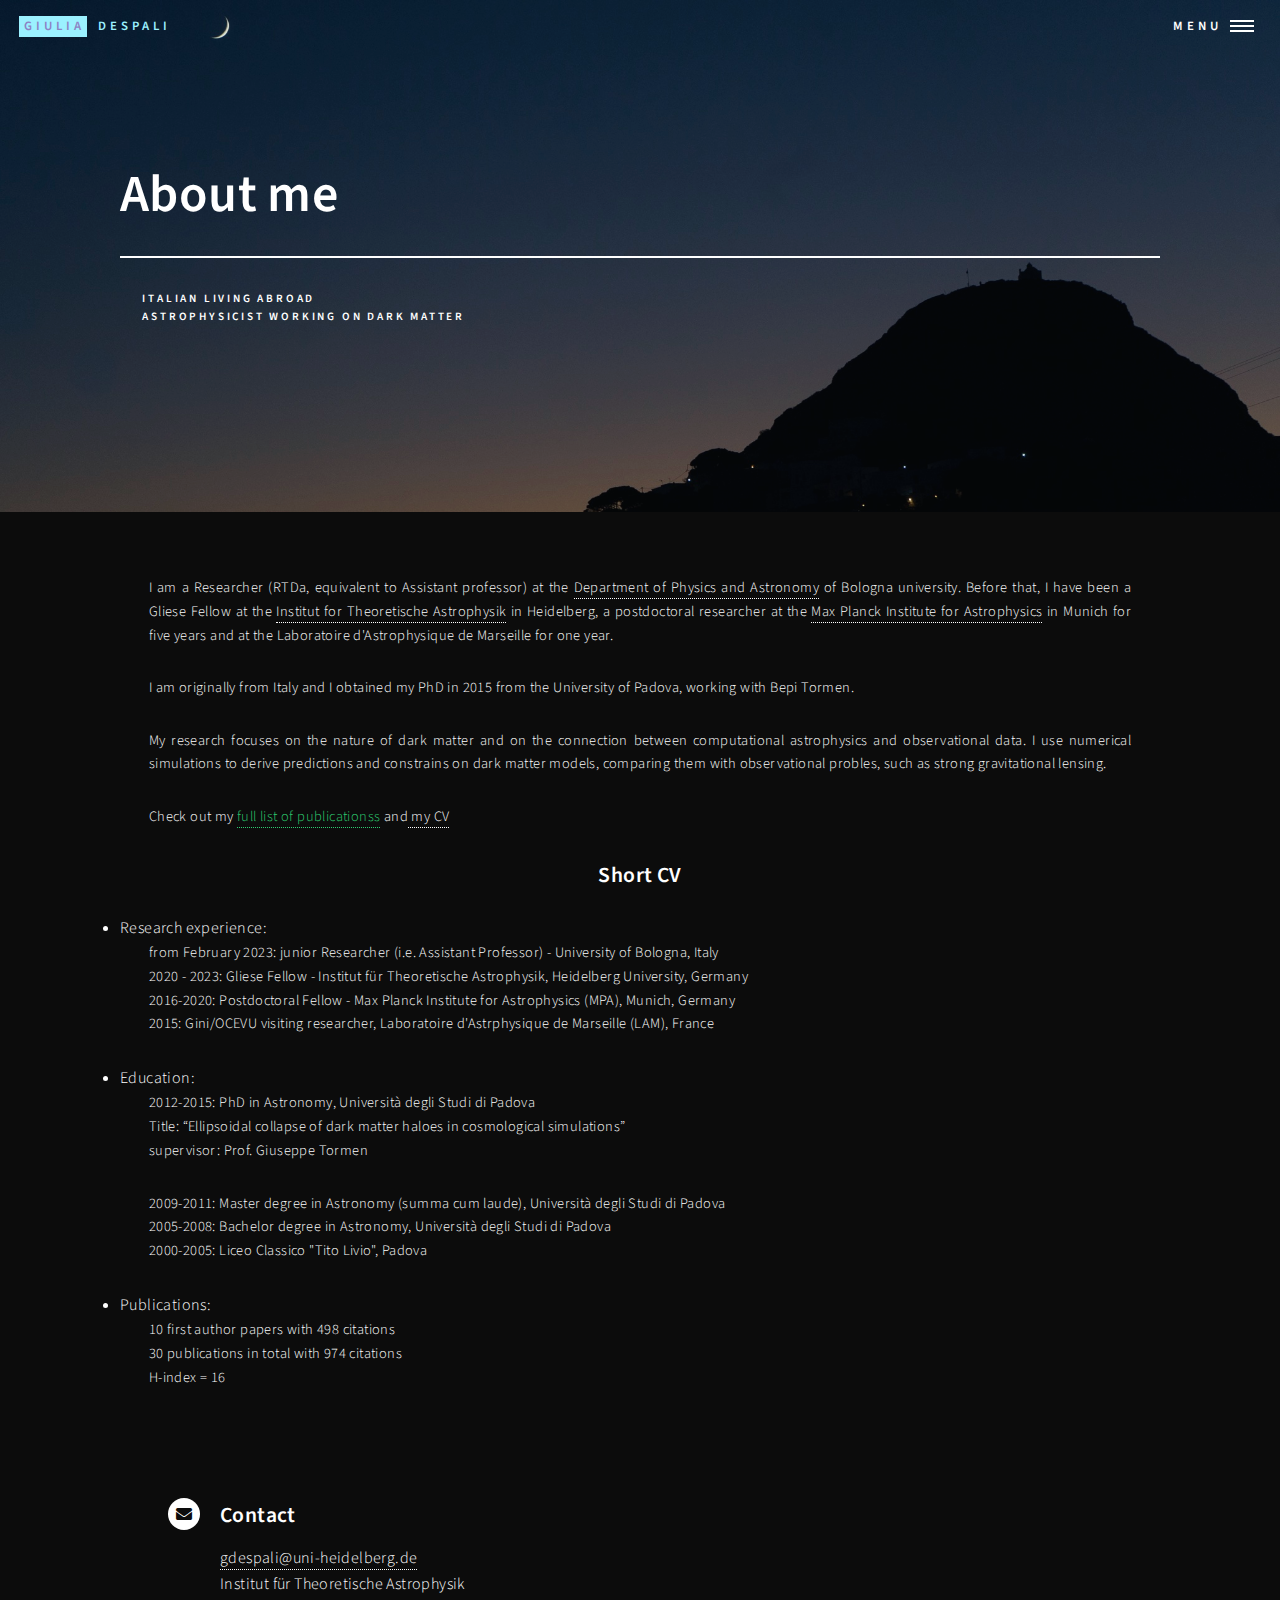
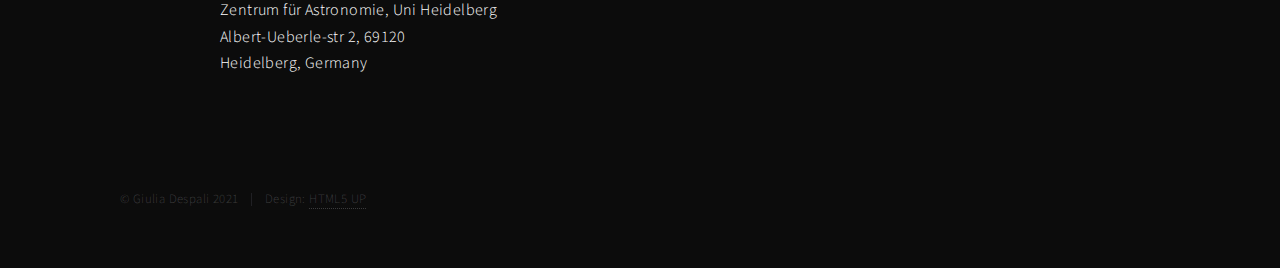
==== commit 19415343: "update" ====
--- a/aboutme.html
+++ b/aboutme.html
@@ -62,8 +62,8 @@
 							<section id="one">
 								<div class="inner">
 	
-									<p style="text-align: justify">I am a Gliese Fellow at the <a href="https://www.ita.uni-heidelberg.de/index.shtml?lang=en"style="color:white" target="_blank">Institut for Theoretische Astrophysik</a> in Heidelberg. 
-									Before that, I have been a postdoctoral researcher at the <a href="https://www.mpa-garching.mpg.de/"style="color:white" target="_blank">Max Planck Institute for Astrophysics</a> in  
+									<p style="text-align: justify">I am a Researcher (RTDa, equivalent to Assistant professor) at the <a = href="https://fisica-astronomia.unibo.it/it"style="color:white" target="_blank"> Department of Physics and Astronomy</a> of Bologna university. 
+									Before that, I have been a Gliese Fellow at the <a href="https://www.ita.uni-heidelberg.de/index.shtml?lang=en"style="color:white" target="_blank">Institut for Theoretische Astrophysik</a> in Heidelberg, a postdoctoral researcher at the <a href="https://www.mpa-garching.mpg.de/"style="color:white" target="_blank">Max Planck Institute for Astrophysics</a> in  
 									Munich for five years and at the Laboratoire d'Astrophysique de Marseille for one year. </p>
 									<p style="text-align: justify">  I am originally from Italy and I obtained my PhD in 2015 from the University of Padova, working with Bepi Tormen.</p>
 
@@ -75,8 +75,8 @@
 									<h3 style = "text-align: center "> Short CV </h3>
 
 									<li>Research experience:</li>
-  									<p>from Sept. 2023:  Marie Sklodowska Curie Fellow - University of Bologna, Italy</br>
-  									2020 - now:  Gliese Fellow - Institut für Theoretische Astrophysik, Heidelberg University, Germany</br>
+  									<p>from February 2023:  junior Researcher (i.e. Assistant Professor) - University of Bologna, Italy</br>
+  									2020 - 2023:  Gliese Fellow - Institut für Theoretische Astrophysik, Heidelberg University, Germany</br>
 									2016-2020:	Postdoctoral Fellow - Max Planck Institute for Astrophysics (MPA), Munich, Germany</br>
 									2015:       Gini/OCEVU visiting researcher, Laboratoire d'Astrphysique de Marseille (LAM), France</p>
 
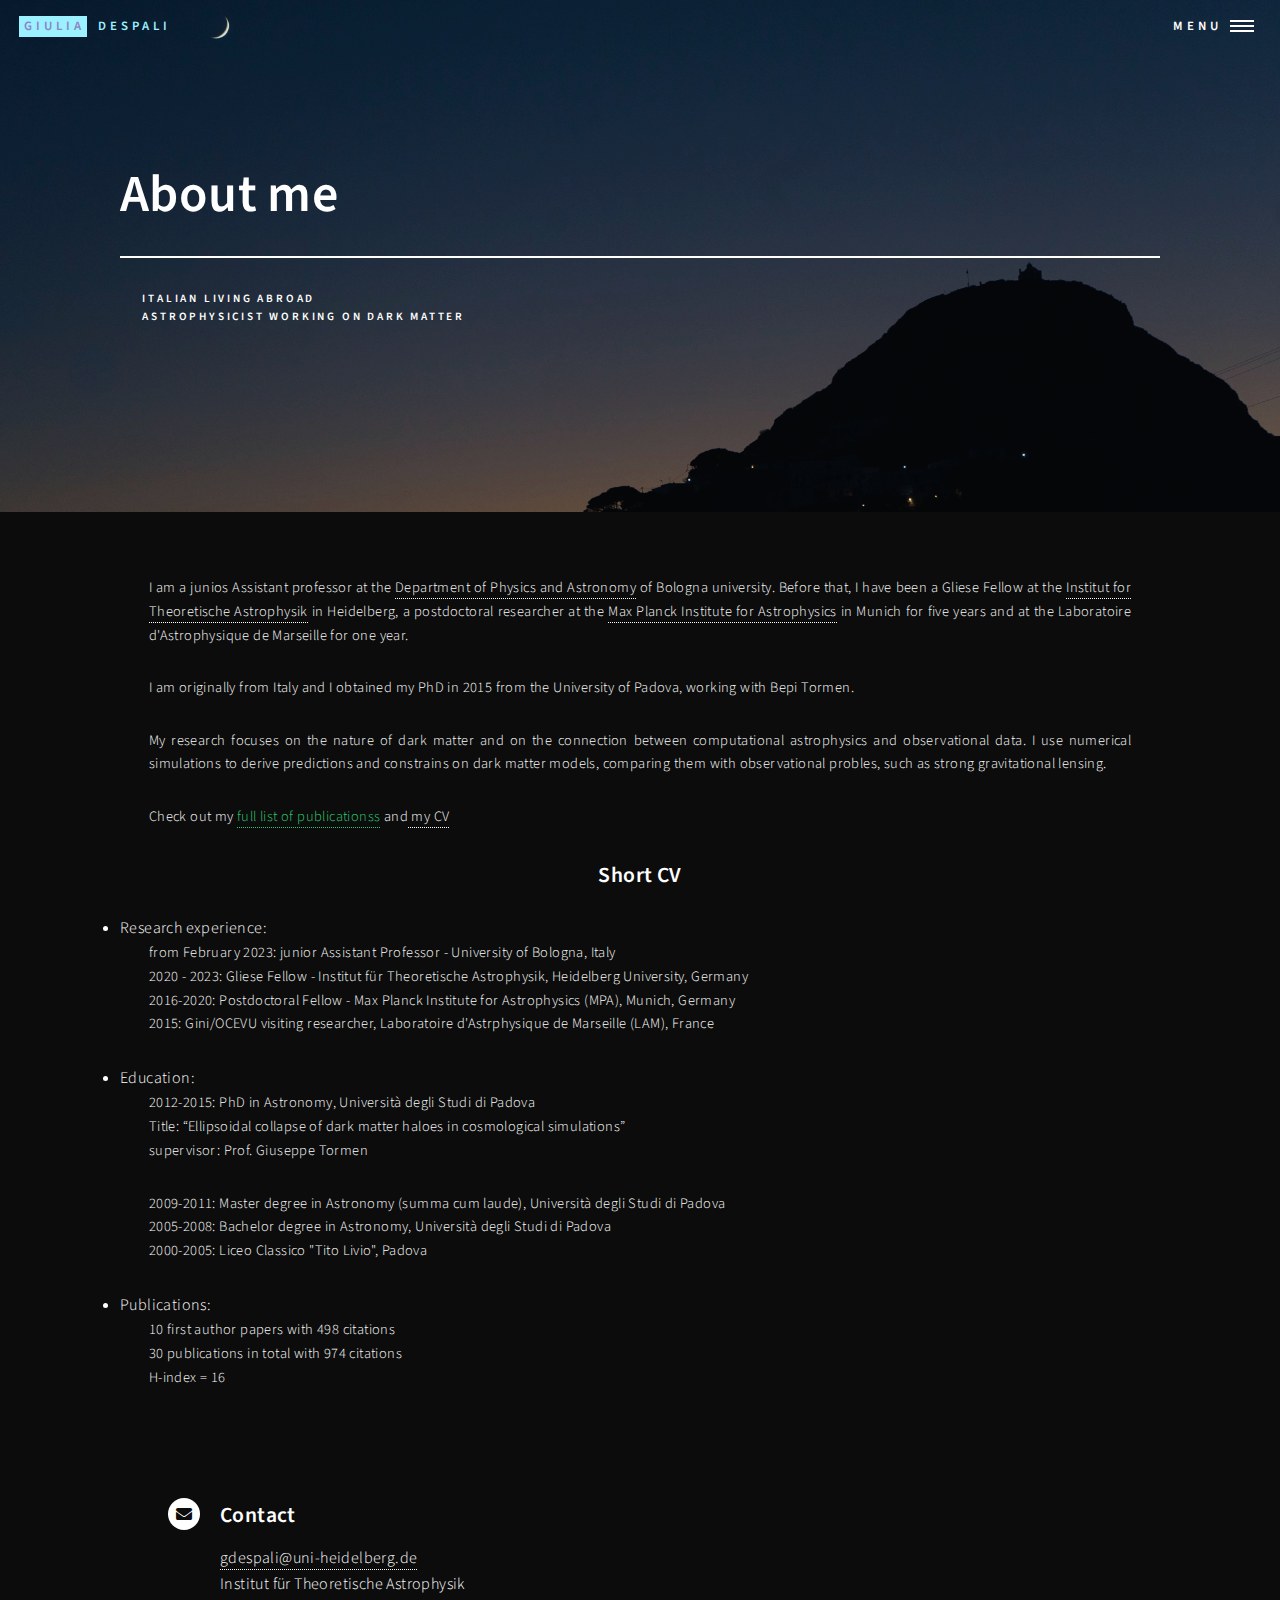
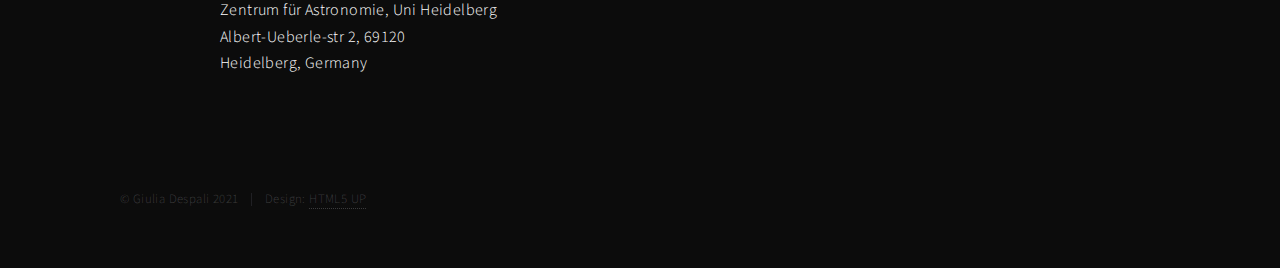
==== commit c3790831: "update about me" ====
--- a/aboutme.html
+++ b/aboutme.html
@@ -62,7 +62,7 @@
 							<section id="one">
 								<div class="inner">
 	
-									<p style="text-align: justify">I am a Researcher (RTDa, equivalent to Assistant professor) at the <a = href="https://fisica-astronomia.unibo.it/it"style="color:white" target="_blank"> Department of Physics and Astronomy</a> of Bologna university. 
+									<p style="text-align: justify">I am a junios Assistant professor at the <a = href="https://fisica-astronomia.unibo.it/it"style="color:white" target="_blank"> Department of Physics and Astronomy</a> of Bologna university.
 									Before that, I have been a Gliese Fellow at the <a href="https://www.ita.uni-heidelberg.de/index.shtml?lang=en"style="color:white" target="_blank">Institut for Theoretische Astrophysik</a> in Heidelberg, a postdoctoral researcher at the <a href="https://www.mpa-garching.mpg.de/"style="color:white" target="_blank">Max Planck Institute for Astrophysics</a> in  
 									Munich for five years and at the Laboratoire d'Astrophysique de Marseille for one year. </p>
 									<p style="text-align: justify">  I am originally from Italy and I obtained my PhD in 2015 from the University of Padova, working with Bepi Tormen.</p>
@@ -75,7 +75,7 @@
 									<h3 style = "text-align: center "> Short CV </h3>
 
 									<li>Research experience:</li>
-  									<p>from February 2023:  junior Researcher (i.e. Assistant Professor) - University of Bologna, Italy</br>
+  									<p>from February 2023:  junior Assistant Professor - University of Bologna, Italy</br>
   									2020 - 2023:  Gliese Fellow - Institut für Theoretische Astrophysik, Heidelberg University, Germany</br>
 									2016-2020:	Postdoctoral Fellow - Max Planck Institute for Astrophysics (MPA), Munich, Germany</br>
 									2015:       Gini/OCEVU visiting researcher, Laboratoire d'Astrphysique de Marseille (LAM), France</p>
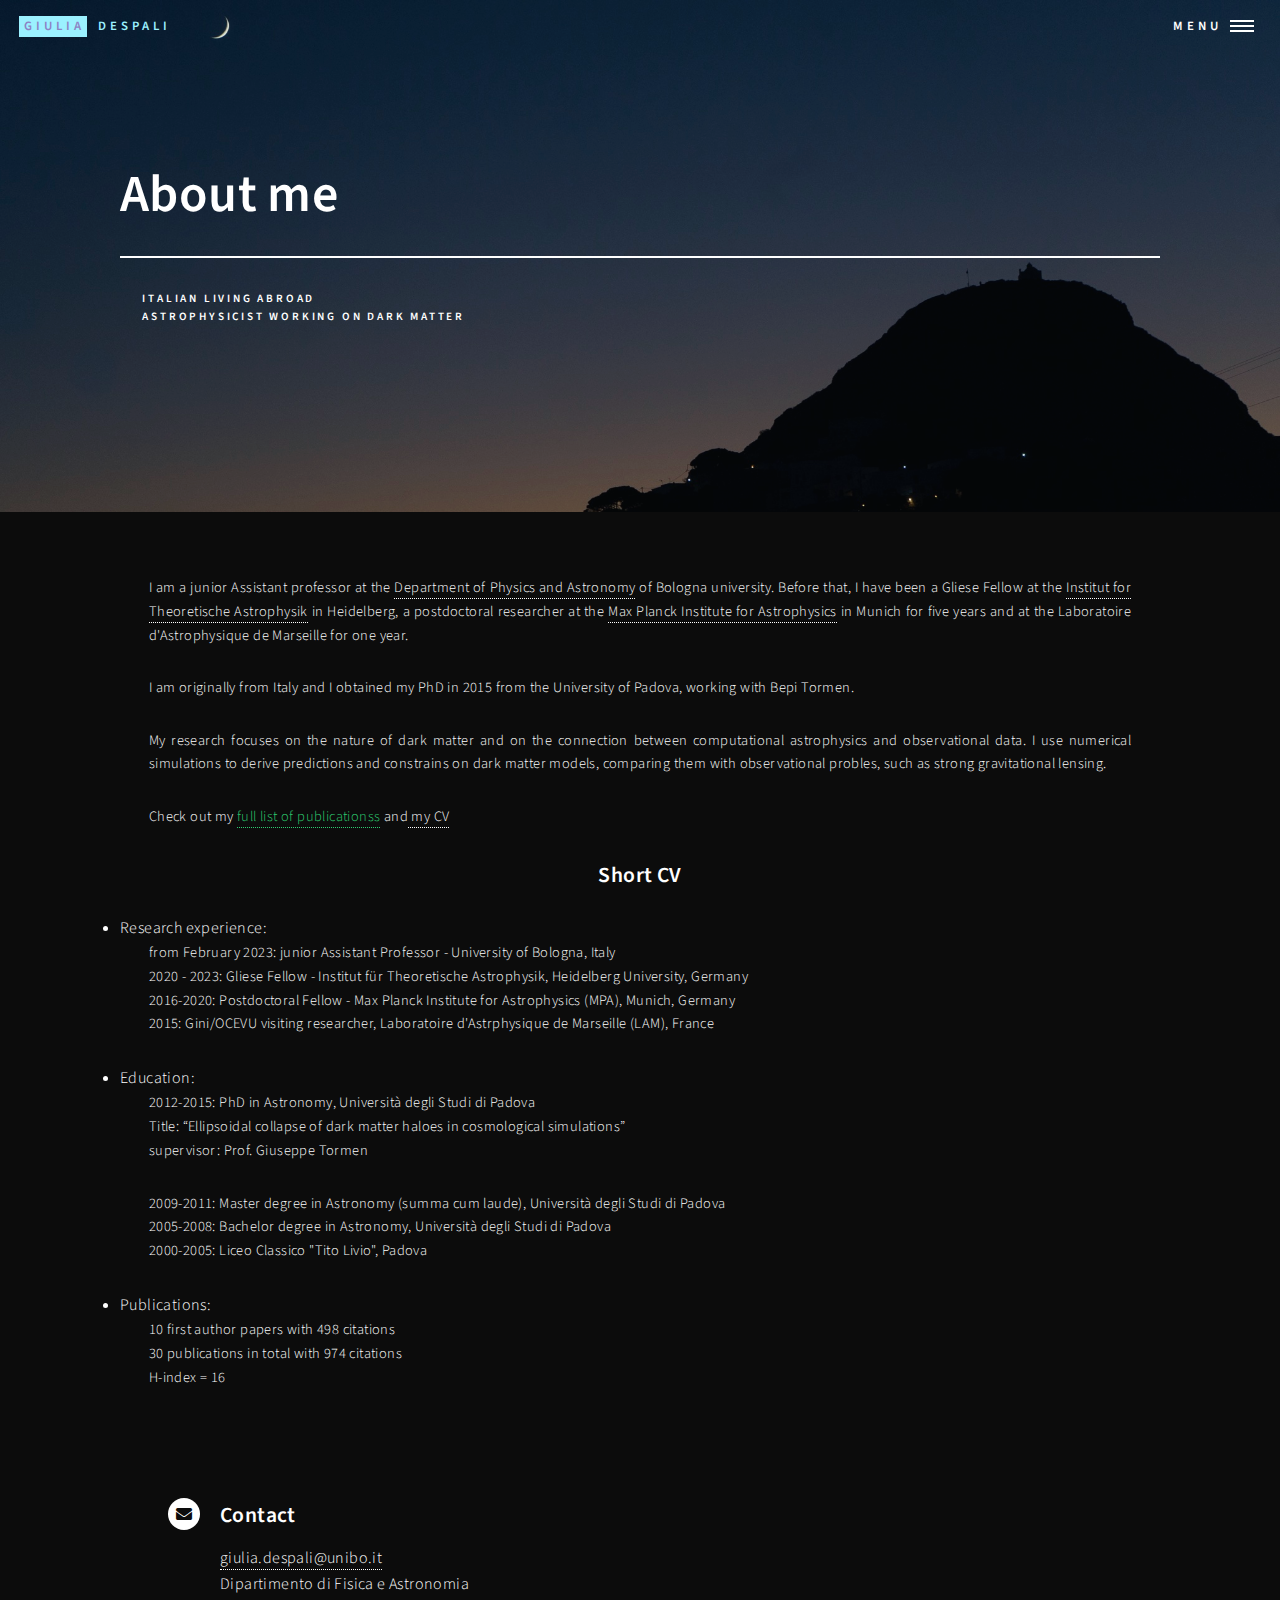
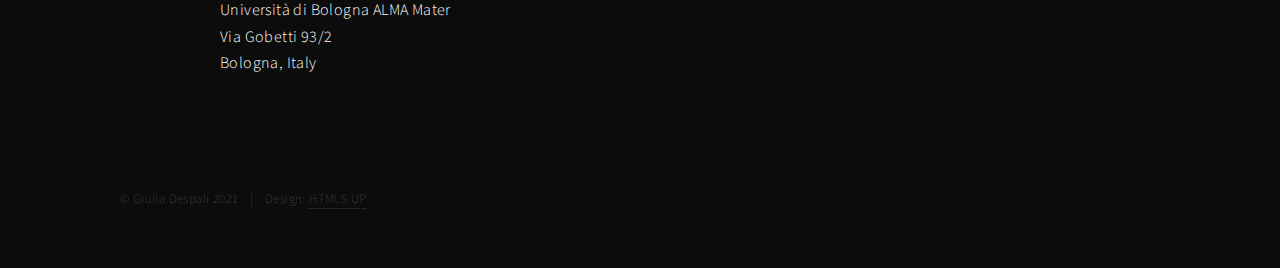
==== commit a754e1f4: "general updates" ====
--- a/aboutme.html
+++ b/aboutme.html
@@ -62,7 +62,7 @@
 							<section id="one">
 								<div class="inner">
 	
-									<p style="text-align: justify">I am a junios Assistant professor at the <a = href="https://fisica-astronomia.unibo.it/it"style="color:white" target="_blank"> Department of Physics and Astronomy</a> of Bologna university.
+									<p style="text-align: justify">I am a junior Assistant professor at the <a = href="https://fisica-astronomia.unibo.it/it"style="color:white" target="_blank"> Department of Physics and Astronomy</a> of Bologna university.
 									Before that, I have been a Gliese Fellow at the <a href="https://www.ita.uni-heidelberg.de/index.shtml?lang=en"style="color:white" target="_blank">Institut for Theoretische Astrophysik</a> in Heidelberg, a postdoctoral researcher at the <a href="https://www.mpa-garching.mpg.de/"style="color:white" target="_blank">Max Planck Institute for Astrophysics</a> in  
 									Munich for five years and at the Laboratoire d'Astrophysique de Marseille for one year. </p>
 									<p style="text-align: justify">  I am originally from Italy and I obtained my PhD in 2015 from the University of Padova, working with Bepi Tormen.</p>
@@ -106,12 +106,12 @@
 									<div class="contact-method">
 										<span class="icon solid alt fa-envelope"></span>
 										<h3>Contact</h3>
-										<a href="#">gdespali@uni-heidelberg.de</a><br />
+                                        <a href="#">giulia.despali@unibo.it</a><br />
 
-										<span>Institut für Theoretische Astrophysik <br /> 
-										Zentrum für Astronomie, Uni Heidelberg<br />
-										Albert-Ueberle-str 2, 69120<br />
-										Heidelberg, Germany</span>
+                                        <span>Dipartimento di Fisica e Astronomia <br />
+                                        Università di Bologna ALMA Mater<br />
+                                        Via Gobetti 93/2<br />
+                                        Bologna, Italy</span>
 									</div>
 								</section>
 							</section>
